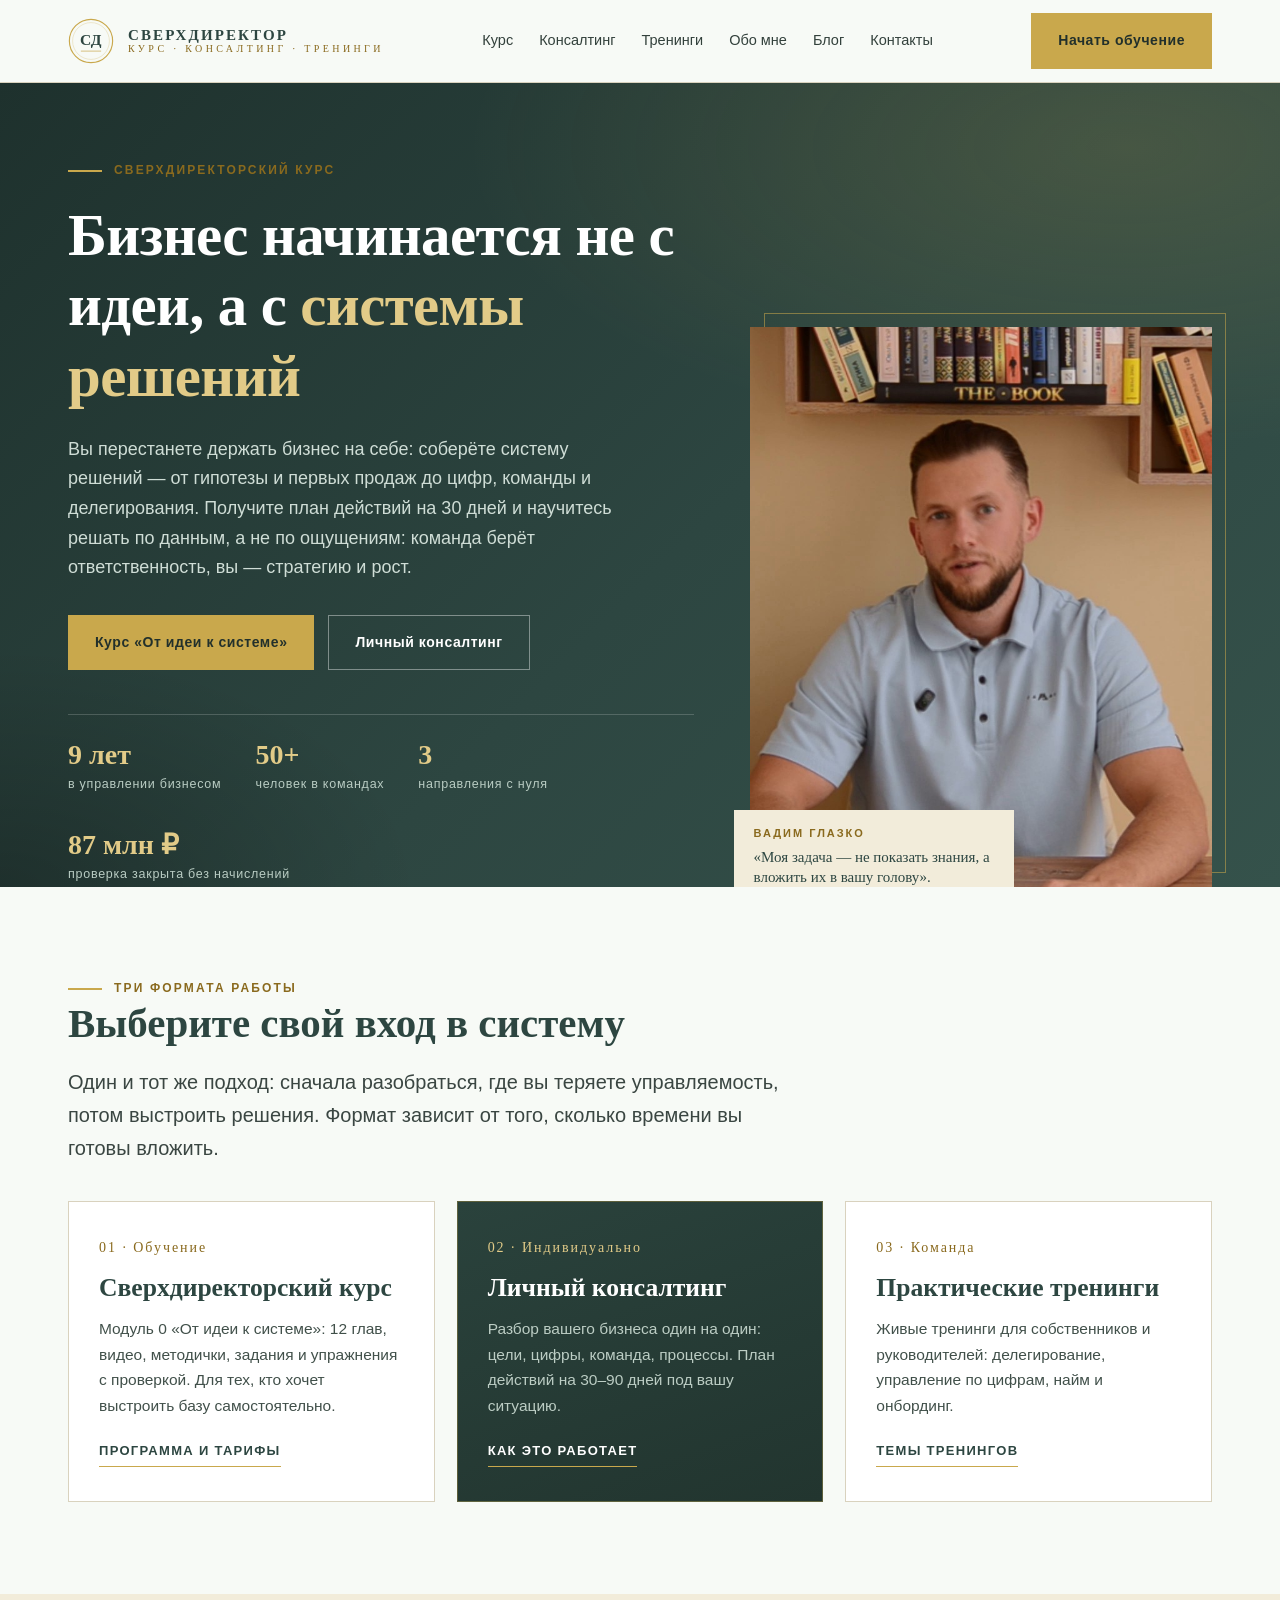
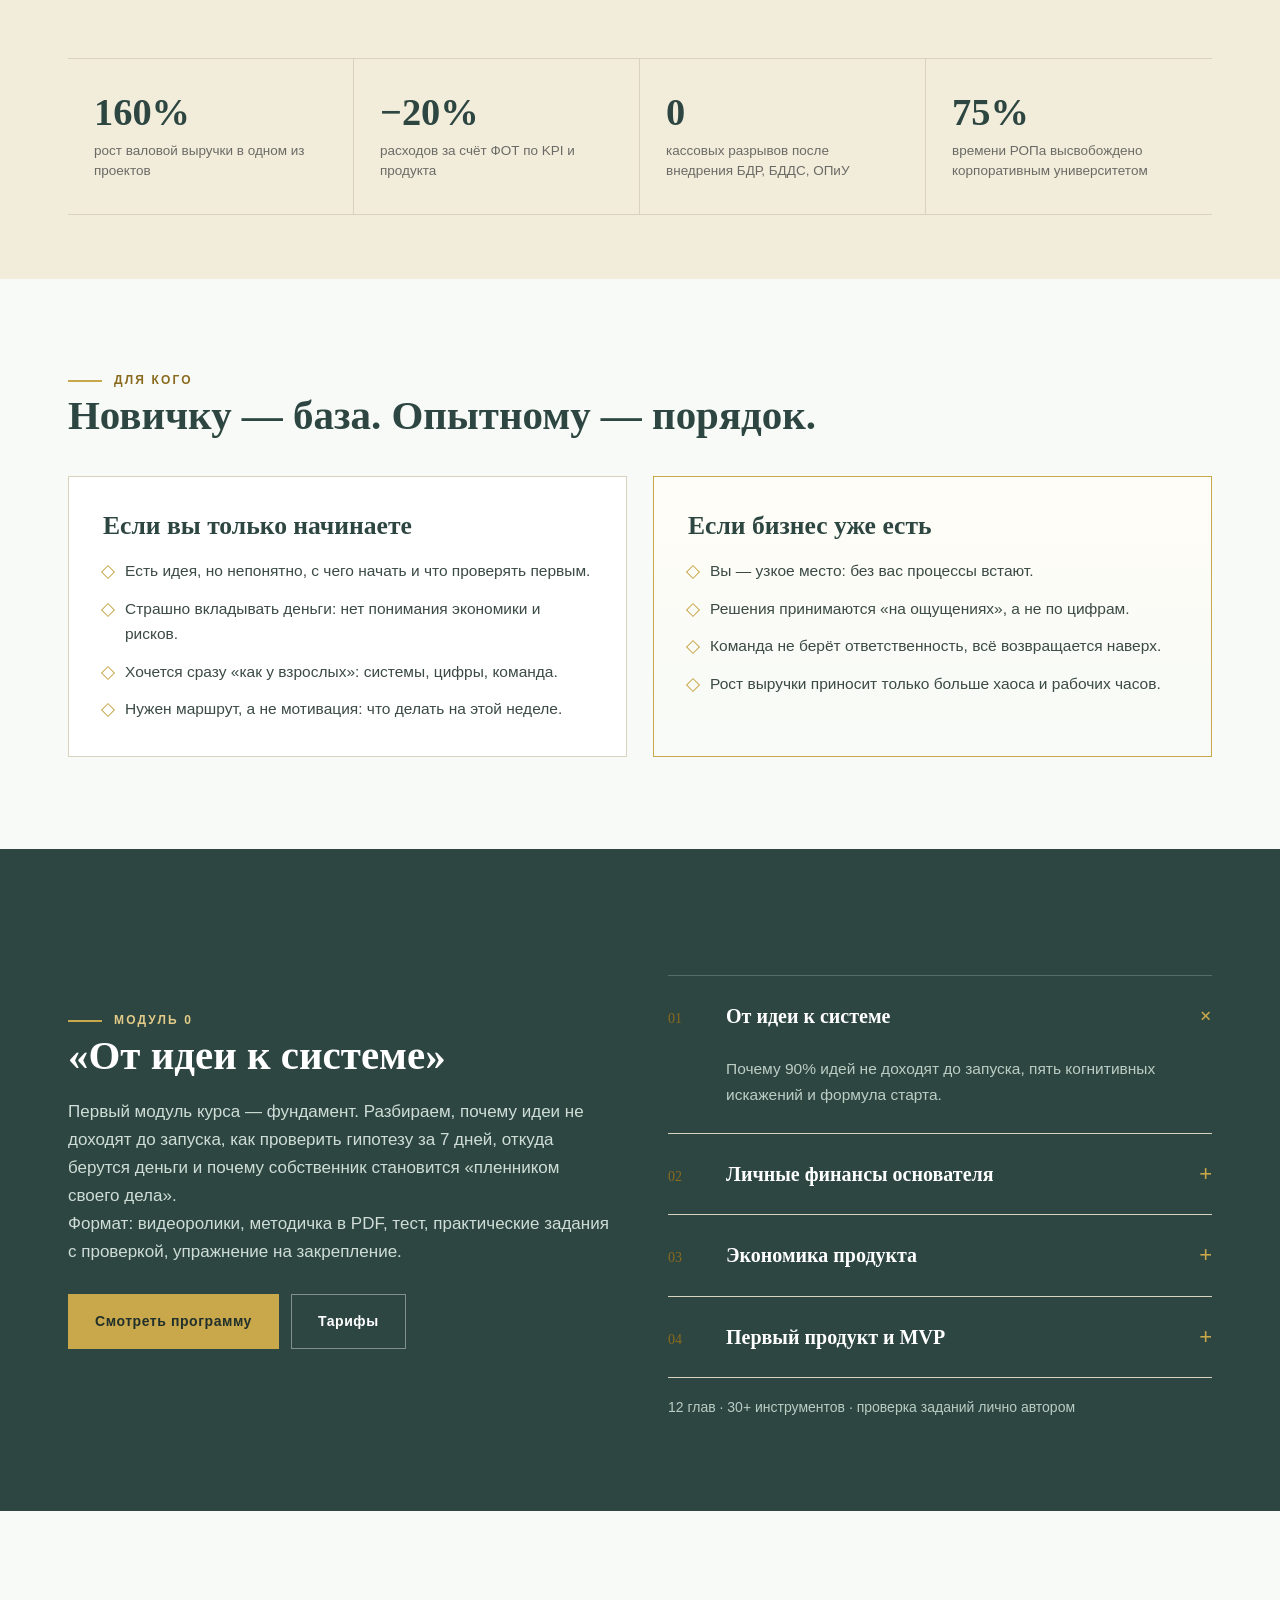
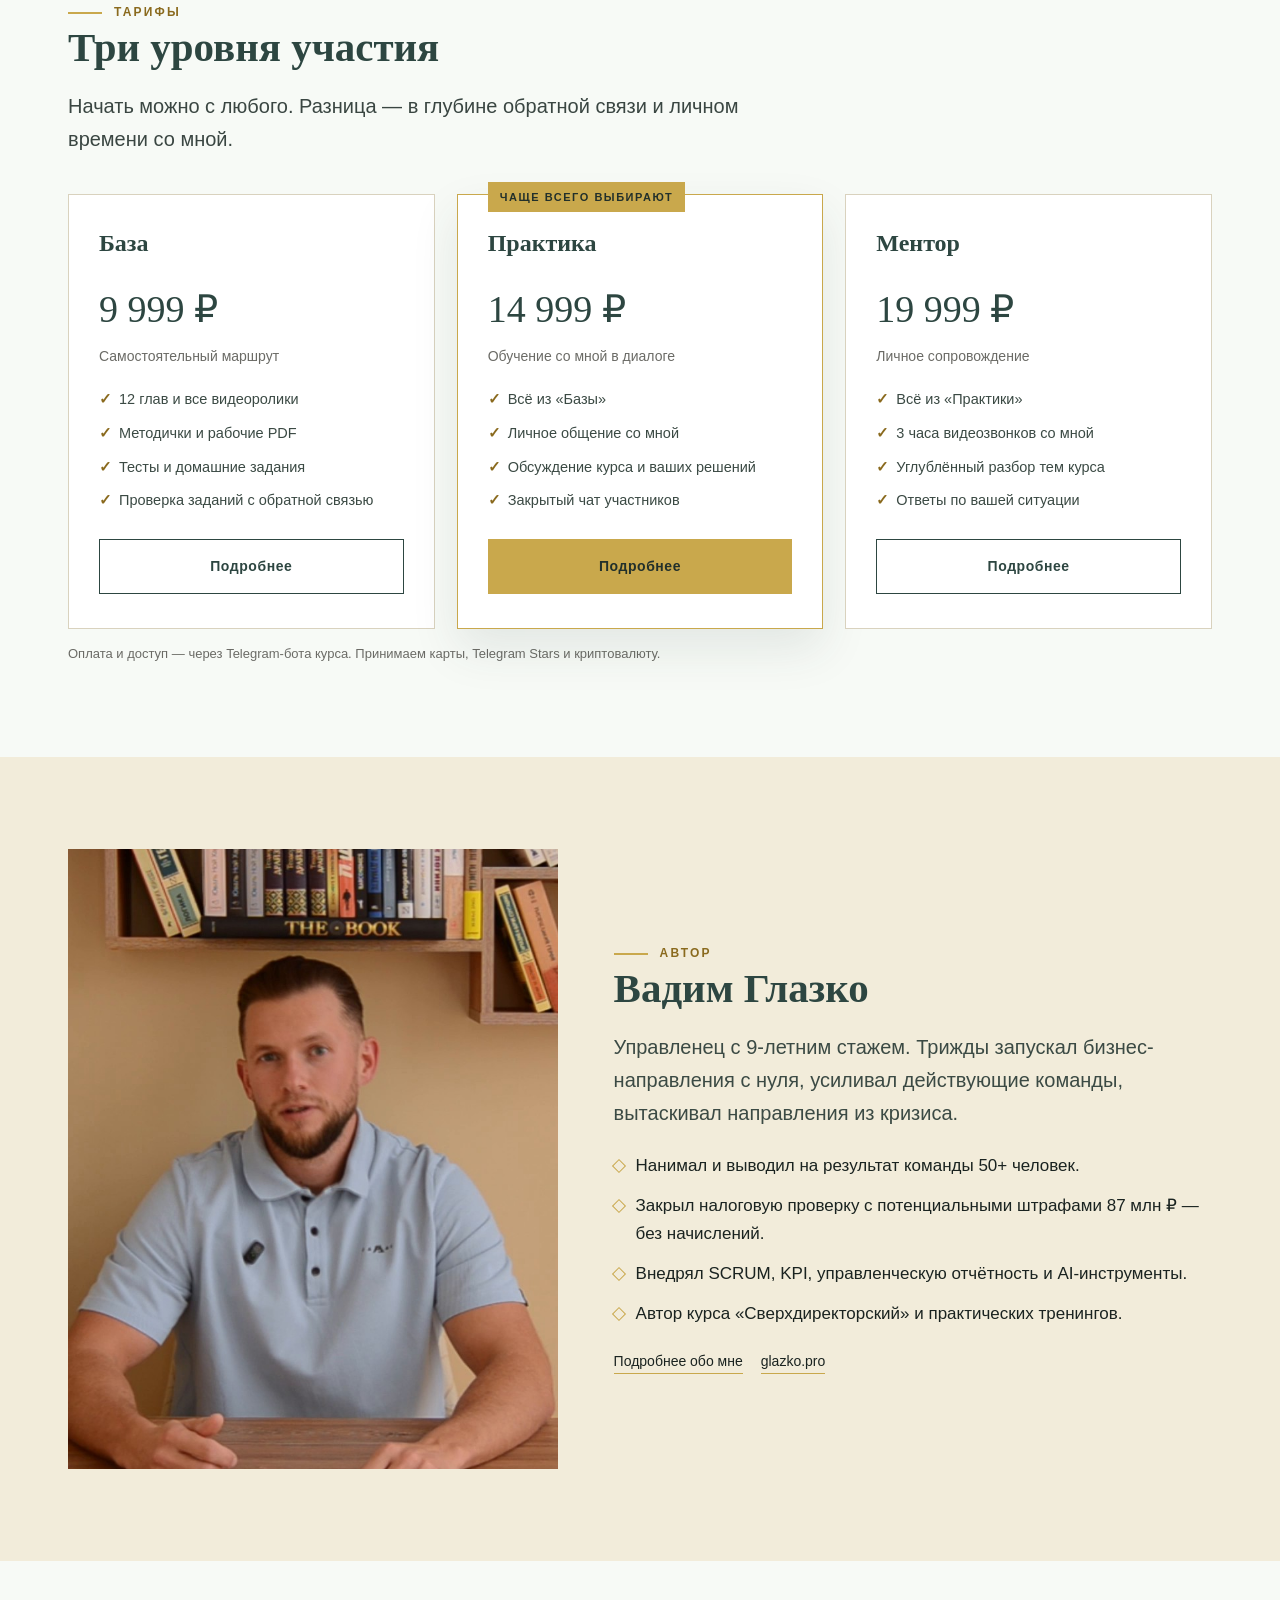
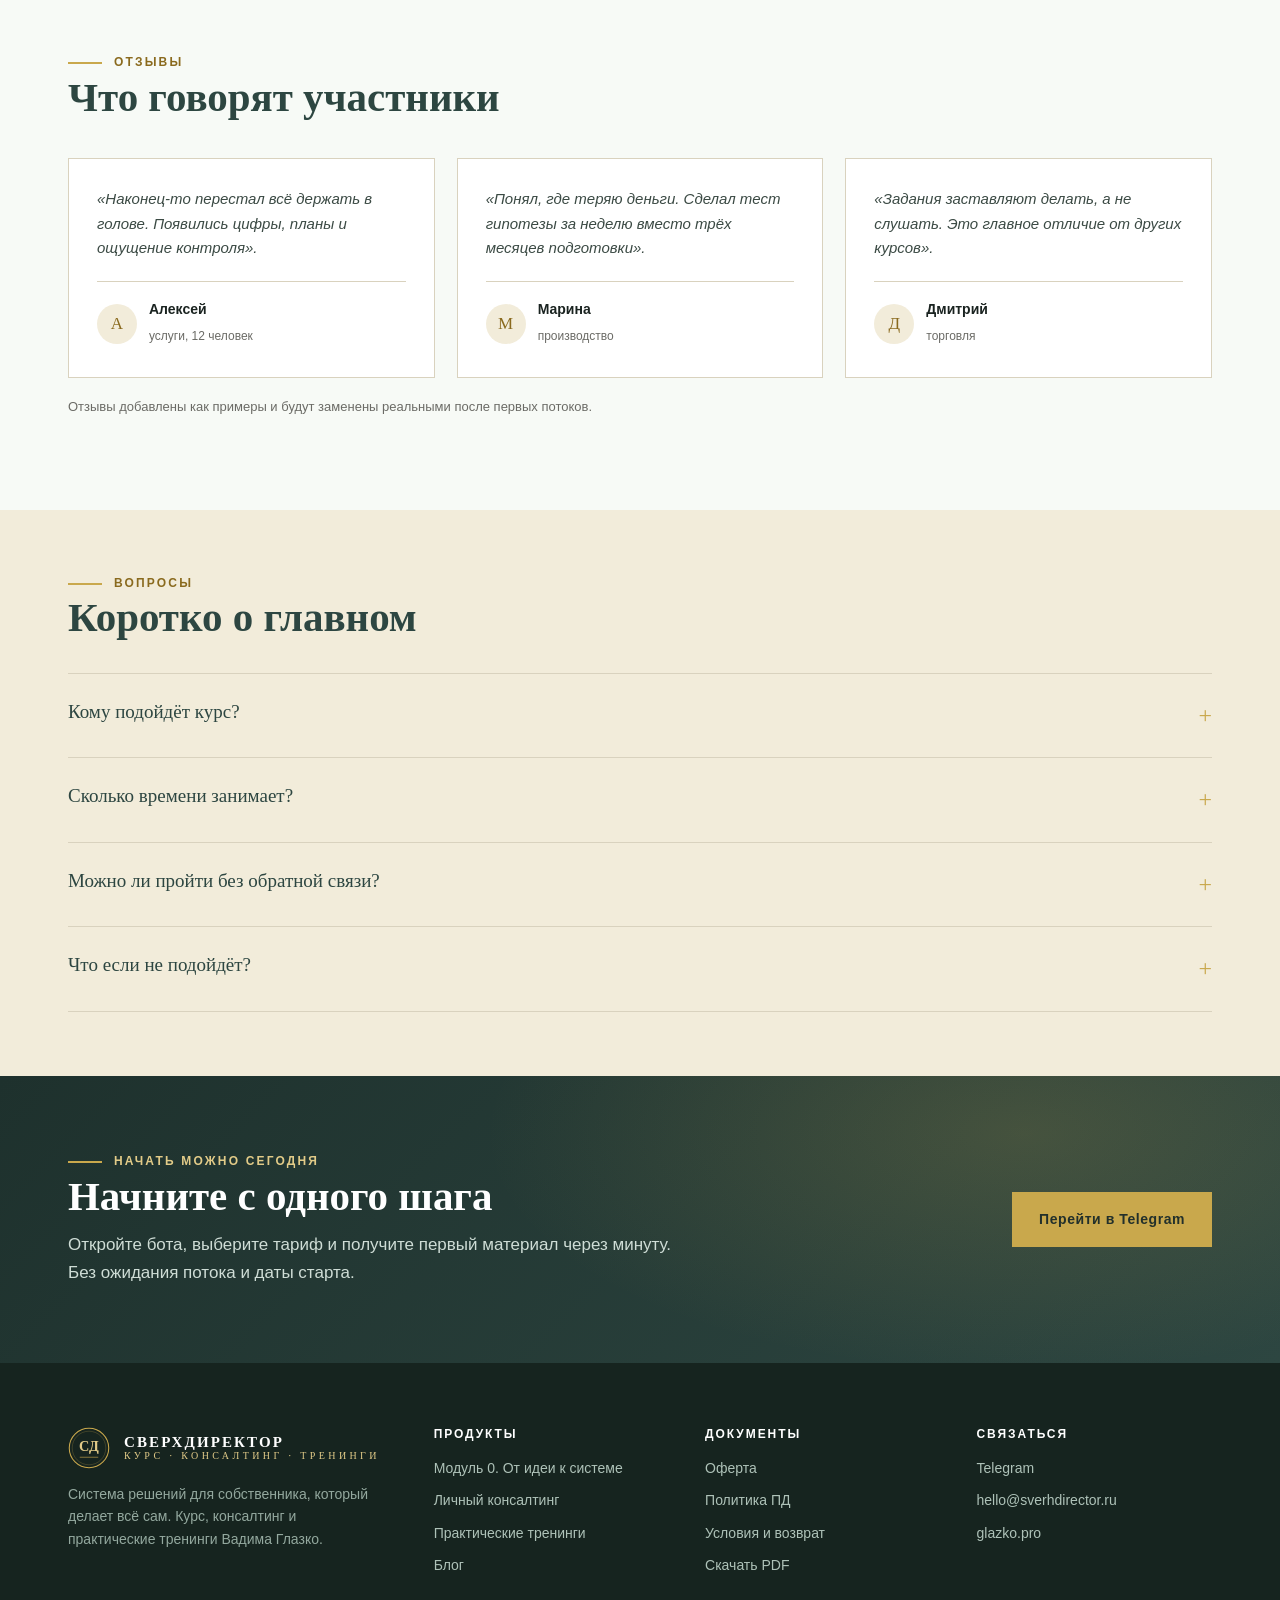
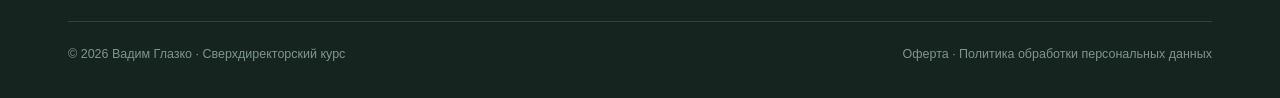
==== index.html @ 47690937 "Сайт sverhdirector.ru: главная, курс, консалтинг, тренинги, блог, документы" ====
<!doctype html>
<html lang="ru">
<head>
<meta charset="utf-8">
<meta name="viewport" content="width=device-width, initial-scale=1">
<title>Сверхдиректорский курс — Вадим Глазко | Курс, консалтинг, тренинги</title>
<meta name="description" content="Курс «От идеи к системе», личный консалтинг и практические тренинги для собственника, который делает всё сам.">
<meta property="og:title" content="Сверхдиректорский курс — Вадим Глазко | Курс, консалтинг, тренинги">
<meta property="og:description" content="Курс «От идеи к системе», личный консалтинг и практические тренинги для собственника, который делает всё сам.">
<meta property="og:type" content="website">
<meta property="og:url" content="https://sverhdirector.ru/index.html">
<meta property="og:image" content="https://sverhdirector.ru/assets/img/author.jpg">
<link rel="icon" href="/assets/img/favicon.svg" type="image/svg+xml">
<link rel="stylesheet" href="/assets/css/style.css">
<!-- Yandex.Metrika: вставить номер счётчика после регистрации
<script type="text/javascript">(function(m,e,t,r,i,k,a){m[i]=m[i]||function(){(m[i].a=m[i].a||[]).push(arguments)};m[i].l=1*new Date();for(var j=0;j<document.scripts.length;j++){if(document.scripts[j].src===r){return;}}k=e.createElement(t),a=e.getElementsByTagName(t)[0],k.async=1,k.src=r,a.parentNode.insertBefore(k,a)})(window,document,"script","https://mc.yandex.ru/metrika/tag.js","ym");ym(0,"init",{clickmap:true,trackLinks:true,accurateTrackBounce:true});</script>
-->
</head>
<body data-page="">
<header class="header">
  <div class="wrap header__in">
    <a class="logo" href="/index.html" aria-label="Сверхдиректорский курс">
      <img class="logo__mark-img" src="/assets/img/emblem.svg" alt="" width="46" height="46">
      <span class="logo__text"><b>СВЕРХДИРЕКТОР</b><span>курс · консалтинг · тренинги</span></span>
    </a>
    <nav class="nav" id="nav">
      <a href="/course.html" data-nav="course">Курс</a>
      <a href="/consulting.html" data-nav="consulting">Консалтинг</a>
      <a href="/trainings.html" data-nav="trainings">Тренинги</a>
      <a href="/about.html" data-nav="about">Обо мне</a>
      <a href="/blog.html" data-nav="blog">Блог</a>
      <a href="/contacts.html" data-nav="contacts">Контакты</a>
    </nav>
    <a class="btn btn--gold" href="https://t.me/sverhdirector" target="_blank" rel="noopener">Начать обучение</a>
    <button class="burger" id="burger" aria-label="Меню"><span></span><span></span><span></span></button>
  </div>
</header>

<section class="hero">
  <div class="wrap hero__in">
    <div>
      <div class="kicker">Сверхдиректорский курс</div>
      <h1>Бизнес начинается не с идеи, а с <em>системы решений</em></h1>
      <p>Вы перестанете держать бизнес на себе: соберёте систему решений — от гипотезы и первых продаж до цифр, команды и делегирования. Получите план действий на 30 дней и научитесь решать по данным, а не по ощущениям: команда берёт ответственность, вы — стратегию и рост.</p>
      <div class="hero__actions">
        <a class="btn btn--gold" href="/course.html">Курс «От идеи к системе»</a>
        <a class="btn btn--light" href="/consulting.html">Личный консалтинг</a>
      </div>
      <div class="hero__facts">
        <div class="hero__fact"><b>9 лет</b><span>в управлении бизнесом</span></div>
        <div class="hero__fact"><b>50+</b><span>человек в командах</span></div>
        <div class="hero__fact"><b>3</b><span>направления с нуля</span></div>
        <div class="hero__fact"><b>87 млн ₽</b><span>проверка закрыта без начислений</span></div>
      </div>
    </div>
    <div class="hero__photo">
      <img src="/assets/img/author.jpg" alt="Вадим Глазко — автор курса">
      <div class="hero__frame"><b>Вадим Глазко</b>«Моя задача — не показать знания, а вложить их в вашу голову».</div>
    </div>
  </div>
</section>

<section>
  <div class="wrap">
    <div class="kicker">Три формата работы</div>
    <h2>Выберите свой вход в систему</h2>
    <p class="lead muted" style="max-width:720px">Один и тот же подход: сначала разобраться, где вы теряете управляемость, потом выстроить решения. Формат зависит от того, сколько времени вы готовы вложить.</p>
    <div class="cards">
      <div class="card">
        <div class="card__num">01 · Обучение</div>
        <h3>Сверхдиректорский курс</h3>
        <p>Модуль 0 «От идеи к системе»: 12 глав, видео, методички, задания и упражнения с проверкой. Для тех, кто хочет выстроить базу самостоятельно.</p>
        <a class="card__link" href="/course.html">Программа и тарифы</a>
      </div>
      <div class="card card--dark">
        <div class="card__num">02 · Индивидуально</div>
        <h3>Личный консалтинг</h3>
        <p>Разбор вашего бизнеса один на один: цели, цифры, команда, процессы. План действий на 30–90 дней под вашу ситуацию.</p>
        <a class="card__link" href="/consulting.html" style="color:#fff">Как это работает</a>
      </div>
      <div class="card">
        <div class="card__num">03 · Команда</div>
        <h3>Практические тренинги</h3>
        <p>Живые тренинги для собственников и руководителей: делегирование, управление по цифрам, найм и онбординг.</p>
        <a class="card__link" href="/trainings.html">Темы тренингов</a>
      </div>
    </div>
  </div>
</section>

<section class="section--cream section--tight">
  <div class="wrap">
    <div class="stats">
      <div class="stat"><b>160%</b><span>рост валовой выручки в одном из проектов</span></div>
      <div class="stat"><b>−20%</b><span>расходов за счёт ФОТ по KPI и продукта</span></div>
      <div class="stat"><b>0</b><span>кассовых разрывов после внедрения БДР, БДДС, ОПиУ</span></div>
      <div class="stat"><b>75%</b><span>времени РОПа высвобождено корпоративным университетом</span></div>
    </div>
  </div>
</section>

<section>
  <div class="wrap">
    <div class="kicker">Для кого</div>
    <h2>Новичку — база. Опытному — порядок.</h2>
    <div class="split">
      <div class="panel">
        <h3>Если вы только начинаете</h3>
        <ul>
          <li>Есть идея, но непонятно, с чего начать и что проверять первым.</li>
          <li>Страшно вкладывать деньги: нет понимания экономики и рисков.</li>
          <li>Хочется сразу «как у взрослых»: системы, цифры, команда.</li>
          <li>Нужен маршрут, а не мотивация: что делать на этой неделе.</li>
        </ul>
      </div>
      <div class="panel panel--accent">
        <h3>Если бизнес уже есть</h3>
        <ul>
          <li>Вы — узкое место: без вас процессы встают.</li>
          <li>Решения принимаются «на ощущениях», а не по цифрам.</li>
          <li>Команда не берёт ответственность, всё возвращается наверх.</li>
          <li>Рост выручки приносит только больше хаоса и рабочих часов.</li>
        </ul>
      </div>
    </div>
  </div>
</section>

<section class="section--green">
  <div class="wrap">
    <div class="grid-2">
      <div>
        <div class="kicker">Модуль 0</div>
        <h2>«От идеи к системе»</h2>
        <p style="color:#CFDDD6">Первый модуль курса — фундамент. Разбираем, почему идеи не доходят до запуска, как проверить гипотезу за 7 дней, откуда берутся деньги и почему собственник становится «пленником своего дела».</p>
        <p style="color:#CFDDD6">Формат: видеоролики, методичка в PDF, тест, практические задания с проверкой, упражнение на закрепление.</p>
        <div style="margin-top:28px;display:flex;gap:12px;flex-wrap:wrap">
          <a class="btn btn--gold" href="/course.html">Смотреть программу</a>
          <a class="btn btn--light" href="/course.html#tariffs">Тарифы</a>
        </div>
      </div>
      <div>
        <div class="program" style="border-color:rgba(255,255,255,.2)">
          <details open><summary><span class="num">01</span><h3 style="color:#fff">От идеи к системе</h3><span class="plus">+</span></summary><div class="body" style="color:#BCCDC4">Почему 90% идей не доходят до запуска, пять когнитивных искажений и формула старта.</div></details>
          <details><summary><span class="num">02</span><h3 style="color:#fff">Личные финансы основателя</h3><span class="plus">+</span></summary><div class="body" style="color:#BCCDC4">Где заканчиваются деньги бизнеса и начинаются ваши.</div></details>
          <details><summary><span class="num">03</span><h3 style="color:#fff">Экономика продукта</h3><span class="plus">+</span></summary><div class="body" style="color:#BCCDC4">Юнит-экономика, маржа, точка безубыточности на пальцах.</div></details>
          <details><summary><span class="num">04</span><h3 style="color:#fff">Первый продукт и MVP</h3><span class="plus">+</span></summary><div class="body" style="color:#BCCDC4">Как проверить спрос за неделю и не потратить миллион.</div></details>
        </div>
        <p style="margin-top:18px;font-size:14px;color:#B9CCC3">12 глав · 30+ инструментов · проверка заданий лично автором</p>
      </div>
    </div>
  </div>
</section>

<section>
  <div class="wrap">
    <div class="kicker">Тарифы</div>
    <h2>Три уровня участия</h2>
    <p class="lead muted" style="max-width:720px">Начать можно с любого. Разница — в глубине обратной связи и личном времени со мной.</p>
    <div class="tariffs">
      <div class="tariff">
        <h3>База</h3>
        <div class="tariff__price">9 999 ₽</div>
        <div class="muted" style="font-size:14px">Самостоятельный маршрут</div>
        <ul>
          <li>12 глав и все видеоролики</li>
          <li>Методички и рабочие PDF</li>
          <li>Тесты и домашние задания</li>
          <li>Проверка заданий с обратной связью</li>
        </ul>
        <a class="btn btn--ghost" href="/course.html#tariffs">Подробнее</a>
      </div>
      <div class="tariff tariff--featured">
        <div class="tariff__tag">Чаще всего выбирают</div>
        <h3>Практика</h3>
        <div class="tariff__price">14 999 ₽</div>
        <div class="muted" style="font-size:14px">Обучение со мной в диалоге</div>
        <ul>
          <li>Всё из «Базы»</li>
          <li>Личное общение со мной</li>
          <li>Обсуждение курса и ваших решений</li>
          <li>Закрытый чат участников</li>
        </ul>
        <a class="btn btn--gold" href="/course.html#tariffs">Подробнее</a>
      </div>
      <div class="tariff">
        <h3>Ментор</h3>
        <div class="tariff__price">19 999 ₽</div>
        <div class="muted" style="font-size:14px">Личное сопровождение</div>
        <ul>
          <li>Всё из «Практики»</li>
          <li>3 часа видеозвонков со мной</li>
          <li>Углублённый разбор тем курса</li>
          <li>Ответы по вашей ситуации</li>
        </ul>
        <a class="btn btn--ghost" href="/course.html#tariffs">Подробнее</a>
      </div>
    </div>
    <p class="note">Оплата и доступ — через Telegram-бота курса. Принимаем карты, Telegram Stars и криптовалюту.</p>
  </div>
</section>

<section class="section--cream">
  <div class="wrap author">
    <div class="author__photo"><img src="/assets/img/author.jpg" alt="Вадим Глазко"></div>
    <div>
      <div class="kicker">Автор</div>
      <h2>Вадим Глазко</h2>
      <p class="lead" style="color:#3B4A44">Управленец с 9-летним стажем. Трижды запускал бизнес-направления с нуля, усиливал действующие команды, вытаскивал направления из кризиса.</p>
      <ul>
        <li>Нанимал и выводил на результат команды 50+ человек.</li>
        <li>Закрыл налоговую проверку с потенциальными штрафами 87 млн ₽ — без начислений.</li>
        <li>Внедрял SCRUM, KPI, управленческую отчётность и AI-инструменты.</li>
        <li>Автор курса «Сверхдиректорский» и практических тренингов.</li>
      </ul>
      <div class="author__links">
        <a href="/about.html">Подробнее обо мне</a>
        <a href="https://glazko.pro" target="_blank" rel="noopener">glazko.pro</a>
      </div>
    </div>
  </div>
</section>

<section>
  <div class="wrap">
    <div class="kicker">Отзывы</div>
    <h2>Что говорят участники</h2>
    <div class="reviews">
      <div class="review"><p>«Наконец-то перестал всё держать в голове. Появились цифры, планы и ощущение контроля».</p><div class="review__who"><div class="review__ava">А</div><div><b>Алексей</b><span>услуги, 12 человек</span></div></div></div>
      <div class="review"><p>«Понял, где теряю деньги. Сделал тест гипотезы за неделю вместо трёх месяцев подготовки».</p><div class="review__who"><div class="review__ava">М</div><div><b>Марина</b><span>производство</span></div></div></div>
      <div class="review"><p>«Задания заставляют делать, а не слушать. Это главное отличие от других курсов».</p><div class="review__who"><div class="review__ava">Д</div><div><b>Дмитрий</b><span>торговля</span></div></div></div>
    </div>
    <p class="reviews__note">Отзывы добавлены как примеры и будут заменены реальными после первых потоков.</p>
  </div>
</section>

<section class="section--cream section--tight">
  <div class="wrap">
    <div class="kicker">Вопросы</div>
    <h2>Коротко о главном</h2>
    <div class="faq">
      <details><summary>Кому подойдёт курс?</summary><div class="body">И новичкам, и собственникам с опытом: первым — база и маршрут, вторым — порядок в решениях, цифрах и команде.</div></details>
      <details><summary>Сколько времени занимает?</summary><div class="body">Глава — 40–60 минут видео и текста, задания — от 15 минут. Упражнения рассчитаны на дни и недели, их можно совмещать с работой.</div></details>
      <details><summary>Можно ли пройти без обратной связи?</summary><div class="body">Можно, но проверка заданий входит во все тарифы — это часть методики: без внешней обратной связи сложно увидеть слепые зоны.</div></details>
      <details><summary>Что если не подойдёт?</summary><div class="body">Порядок возврата описан в оферте. До выдачи доступа к материалам возврат возможен, после — услуга считается оказанной.</div></details>
    </div>
  </div>
</section>

<section class="cta">
  <div class="wrap cta__in">
    <div>
      <div class="kicker" style="color:var(--gold-light)">Начать можно сегодня</div>
      <h2>Начните с одного шага</h2>
      <p>Откройте бота, выберите тариф и получите первый материал через минуту. Без ожидания потока и даты старта.</p>
    </div>
    <a class="btn btn--gold" href="https://t.me/sverhdirector" target="_blank" rel="noopener">Перейти в Telegram</a>
  </div>
</section>
<footer class="footer">
  <div class="wrap">
    <div class="footer__grid">
      <div class="footer__brand">
        <a class="logo" href="/index.html" style="margin-bottom:6px">
          <img src="/assets/img/emblem-light.svg" alt="" width="42" height="42">
          <span class="logo__text"><b style="color:#fff">СВЕРХДИРЕКТОР</b><span style="color:var(--gold-light)">курс · консалтинг · тренинги</span></span>
        </a>
        <p>Система решений для собственника, который делает всё сам. Курс, консалтинг и практические тренинги Вадима Глазко.</p>
      </div>
      <div>
        <h4>Продукты</h4>
        <ul>
          <li><a href="/course.html">Модуль 0. От идеи к системе</a></li>
          <li><a href="/consulting.html">Личный консалтинг</a></li>
          <li><a href="/trainings.html">Практические тренинги</a></li>
          <li><a href="/blog.html">Блог</a></li>
        </ul>
      </div>
      <div>
        <h4>Документы</h4>
        <ul>
          <li><a href="/docs/offer.html">Оферта</a></li>
          <li><a href="/docs/privacy.html">Политика ПД</a></li>
          <li><a href="/docs/refund.html">Условия и возврат</a></li>
          <li><a href="/assets/docs/legal.pdf">Скачать PDF</a></li>
        </ul>
      </div>
      <div>
        <h4>Связаться</h4>
        <ul>
          <li><a href="https://t.me/sverhdirector" target="_blank" rel="noopener">Telegram</a></li>
          <li><a href="mailto:hello@sverhdirector.ru">hello@sverhdirector.ru</a></li>
          <li><a href="https://glazko.pro" target="_blank" rel="noopener">glazko.pro</a></li>
        </ul>
      </div>
    </div>
    <div class="footer__bottom">
      <span>© 2026 Вадим Глазко · Сверхдиректорский курс</span>
      <span>Оферта · Политика обработки персональных данных</span>
    </div>
  </div>
</footer>
<script src="/assets/js/main.js"></script>
</body>
</html>
---- assets/css/style.css ----
:root{
  --green:#2D4641; --green-dark:#1E312D; --green-deep:#16241F;
  --gold:#C9A84C; --gold-light:#E2CB88; --gold-dark:#8A6A1E;
  --cream:#F2ECDA; --paper:#F7FAF6; --line:#D9D2BE; --muted:#6B6B66;
  --ink:#1A2320; --white:#fff;
  --serif:Georgia,'Times New Roman',serif;
  --sans:Arial,Helvetica,sans-serif;
  --wrap:1200px;
}
*{box-sizing:border-box;margin:0;padding:0}
html{scroll-behavior:smooth}
body{font-family:var(--sans);font-size:17px;line-height:1.65;color:var(--ink);background:var(--paper);-webkit-font-smoothing:antialiased}
img{max-width:100%;display:block}
a{color:inherit;text-decoration:none}
.wrap{max-width:var(--wrap);margin:0 auto;padding:0 28px}
.serif{font-family:var(--serif)}
.kicker{font-size:12px;letter-spacing:.18em;text-transform:uppercase;color:var(--gold-dark);font-weight:700;display:flex;align-items:center;gap:12px}
.kicker::before{content:'';width:34px;height:2px;background:var(--gold)}
h1,h2,h3,h4{font-family:var(--serif);font-weight:700;line-height:1.2;color:var(--green)}
h1{font-size:clamp(34px,4.6vw,60px);letter-spacing:-.01em}
h2{font-size:clamp(28px,3.2vw,42px);margin-bottom:18px}
h3{font-size:clamp(20px,2vw,26px)}
p.lead{font-size:clamp(17px,1.6vw,20px);color:#3A4642}
section{padding:92px 0}
.section--tight{padding:64px 0}
.section--cream{background:var(--cream)}
.section--green{background:var(--green);color:#E7EFEA}
.section--green h2,.section--green h3{color:#fff}
.section--green .kicker{color:var(--gold-light)}
.section--dark{background:var(--green-deep);color:#D9E4DE}
.muted{color:var(--muted)}
.center{text-align:center}
.center .kicker{justify-content:center}
.center .kicker::before{display:none}

/* header */
.header{position:sticky;top:0;z-index:100;background:rgba(247,250,246,.92);backdrop-filter:blur(12px);border-bottom:1px solid var(--line)}
.header__in{display:flex;align-items:center;justify-content:space-between;height:82px}
.logo{display:flex;align-items:center;gap:14px}
.logo__mark{width:44px;height:44px;border:1px solid var(--gold);border-radius:50%;display:grid;place-items:center;font-family:var(--serif);font-weight:700;color:var(--green);font-size:17px;letter-spacing:.02em;position:relative}
.logo__mark::after{content:'';position:absolute;inset:4px;border:1px solid rgba(201,168,76,.45);border-radius:50%}
.logo__text{font-family:var(--serif);line-height:1.05}
.logo__text b{display:block;font-size:15px;letter-spacing:.14em;color:var(--green)}
.logo__text span{display:block;font-size:10px;letter-spacing:.34em;color:var(--gold-dark);text-transform:uppercase}
.nav{display:flex;align-items:center;gap:26px}
.nav a{font-size:14.5px;color:#33413C;padding:6px 0;border-bottom:1px solid transparent;transition:.2s}
.nav a:hover,.nav a.is-active{color:var(--green);border-color:var(--gold)}
.btn{display:inline-flex;align-items:center;justify-content:center;gap:10px;padding:15px 26px;font-size:14px;font-weight:700;letter-spacing:.04em;border:1px solid transparent;cursor:pointer;transition:.22s;white-space:nowrap}
.btn--gold{background:var(--gold);color:#22302B}
.btn--gold:hover{background:var(--gold-light)}
.btn--green{background:var(--green);color:#fff}
.btn--green:hover{background:var(--green-dark)}
.btn--ghost{border-color:var(--green);color:var(--green);background:transparent}
.btn--ghost:hover{background:var(--green);color:#fff}
.btn--light{border-color:rgba(255,255,255,.4);color:#fff}
.btn--light:hover{background:#fff;color:var(--green)}
.burger{display:none;background:none;border:0;cursor:pointer;padding:8px}
.burger span{display:block;width:26px;height:2px;background:var(--green);margin:5px 0;transition:.2s}

/* hero */
.hero{position:relative;overflow:hidden;background:linear-gradient(135deg,var(--green-dark),var(--green) 55%,#35524B);color:#EAF1ED;padding:78px 0 0}
.hero::before{content:'';position:absolute;inset:0;background:
  radial-gradient(1100px 500px at 88% 8%,rgba(201,168,76,.16),transparent 60%),
  radial-gradient(700px 400px at 0% 100%,rgba(0,0,0,.25),transparent 60%)}
.hero__in{position:relative;display:grid;grid-template-columns:1.15fr .85fr;gap:56px;align-items:end}
.hero h1{color:#fff;margin:20px 0 22px}
.hero h1 em{font-style:normal;color:var(--gold-light)}
.hero p{color:#CFDDD6;max-width:560px;font-size:18px}
.hero__actions{display:flex;gap:14px;margin-top:32px;flex-wrap:wrap}
.hero__facts{display:flex;gap:34px;margin-top:44px;padding-top:26px;border-top:1px solid rgba(255,255,255,.18);flex-wrap:wrap}
.hero__fact b{display:block;font-family:var(--serif);font-size:28px;color:var(--gold-light);line-height:1}
.hero__fact span{font-size:12.5px;letter-spacing:.06em;color:#B9CCC3}
.hero__photo{position:relative;align-self:end}
.hero__photo img{width:100%;max-height:560px;object-fit:cover;object-position:50% 28%;filter:saturate(.95)}
.hero__photo::before{content:'';position:absolute;inset:-14px -14px 14px 14px;border:1px solid rgba(201,168,76,.55);pointer-events:none}
.hero__frame{position:absolute;left:-16px;bottom:-16px;background:var(--cream);color:var(--green);padding:16px 20px;font-family:var(--serif);font-size:15px;line-height:1.35;max-width:280px}
.hero__frame b{color:var(--gold-dark);display:block;font-size:11px;letter-spacing:.18em;text-transform:uppercase;margin-bottom:6px;font-family:var(--sans)}

/* grids/cards */
.grid-3{display:grid;grid-template-columns:repeat(3,1fr);gap:22px}
.grid-2{display:grid;grid-template-columns:1fr 1fr;gap:56px;align-items:center}
.cards{display:grid;grid-template-columns:repeat(3,1fr);gap:22px;margin-top:36px}
.card{background:#fff;border:1px solid var(--line);padding:34px 30px;position:relative;transition:.25s;display:flex;flex-direction:column}
.card:hover{transform:translateY(-4px);box-shadow:0 18px 40px rgba(45,70,65,.08);border-color:var(--gold)}
.card__num{font-family:var(--serif);font-size:14px;letter-spacing:.14em;color:var(--gold-dark);margin-bottom:14px}
.card h3{margin-bottom:12px}
.card p{color:#41504A;font-size:15.5px;flex:1}
.card__link{margin-top:22px;font-size:13px;font-weight:700;letter-spacing:.1em;text-transform:uppercase;color:var(--green);border-bottom:1px solid var(--gold);align-self:flex-start;padding-bottom:4px}
.card--dark{background:linear-gradient(160deg,#2A423C,#22352F);border-color:rgba(201,168,76,.35);color:#DCE7E1}
.card--dark h3{color:#fff}
.card--dark p{color:#BCCDC4}
.card--dark .card__num{color:var(--gold-light)}

/* for whom */
.split{display:grid;grid-template-columns:1fr 1fr;gap:26px;margin-top:36px}
.panel{border:1px solid var(--line);background:#fff;padding:34px}
.panel--accent{border-color:var(--gold);background:linear-gradient(180deg,#FFFDF7,#F7FAF6)}
.panel h3{margin-bottom:16px}
.panel ul{list-style:none;display:grid;gap:12px}
.panel li{position:relative;padding-left:22px;font-size:15.5px;color:#3B4A44}
.panel li::before{content:'';position:absolute;left:0;top:9px;width:8px;height:8px;border:1px solid var(--gold);transform:rotate(45deg)}

/* stats */
.stats{display:grid;grid-template-columns:repeat(4,1fr);gap:0;border-top:1px solid var(--line);border-bottom:1px solid var(--line)}
.stat{padding:34px 26px;border-right:1px solid var(--line)}
.stat:last-child{border-right:0}
.stat b{display:block;font-family:var(--serif);font-size:clamp(30px,3vw,42px);color:var(--green);line-height:1}
.stat span{display:block;margin-top:10px;font-size:13.5px;color:var(--muted);line-height:1.45}
.section--green .stats{border-color:rgba(255,255,255,.18)}
.section--green .stat{border-color:rgba(255,255,255,.18)}
.section--green .stat b{color:var(--gold-light)}
.section--green .stat span{color:#B9CCC3}

/* program */
.program{margin-top:34px;border-top:1px solid var(--line)}
.program details{border-bottom:1px solid var(--line);padding:0}
.program summary{cursor:pointer;list-style:none;display:flex;gap:20px;align-items:baseline;padding:22px 0;transition:.2s}
.program summary::-webkit-details-marker{display:none}
.program summary:hover h3{color:var(--gold-dark)}
.program .num{font-family:var(--serif);font-size:14px;color:var(--gold-dark);min-width:38px}
.program summary h3{font-size:20px;flex:1}
.program summary .plus{font-size:22px;color:var(--gold);transition:.25s}
.program details[open] summary .plus{transform:rotate(45deg)}
.program .body{padding:0 0 26px 58px;color:#41504A;font-size:15.5px;max-width:860px}
.program .body p+p{margin-top:10px}

/* tariffs */
.tariffs{display:grid;grid-template-columns:repeat(3,1fr);gap:22px;margin-top:38px;align-items:stretch}
.tariff{background:#fff;border:1px solid var(--line);padding:34px 30px;display:flex;flex-direction:column;position:relative}
.tariff--featured{border-color:var(--gold);box-shadow:0 20px 44px rgba(45,70,65,.10);transform:translateY(-8px)}
.tariff__tag{position:absolute;top:-13px;left:30px;background:var(--gold);color:#22302B;font-size:11px;letter-spacing:.14em;text-transform:uppercase;font-weight:700;padding:6px 12px}
.tariff h3{font-size:24px;margin-bottom:6px}
.tariff__price{font-family:var(--serif);font-size:38px;color:var(--green);margin:14px 0 4px}
.tariff__price small{font-size:14px;color:var(--muted);font-family:var(--sans)}
.tariff ul{list-style:none;display:grid;gap:10px;margin:20px 0 26px;flex:1}
.tariff li{position:relative;padding-left:20px;font-size:14.5px;color:#3B4A44}
.tariff li::before{content:'✓';position:absolute;left:0;color:var(--gold-dark);font-weight:700}
.tariff .btn{width:100%}
.tariff__note{margin-top:12px;font-size:12.5px;color:var(--muted);text-align:center}

/* reviews */
.reviews{display:grid;grid-template-columns:repeat(3,1fr);gap:22px;margin-top:36px}
.review{background:#fff;border:1px solid var(--line);padding:28px}
.review p{font-size:15px;color:#3B4A44;font-style:italic}
.review__who{display:flex;align-items:center;gap:12px;margin-top:20px;padding-top:16px;border-top:1px solid var(--line)}
.review__ava{width:40px;height:40px;border-radius:50%;background:var(--cream);display:grid;place-items:center;font-family:var(--serif);color:var(--gold-dark)}
.review__who b{font-size:14px;display:block}
.review__who span{font-size:12px;color:var(--muted)}
.reviews__note{margin-top:18px;font-size:13px;color:var(--muted)}

/* author */
.author{display:grid;grid-template-columns:.9fr 1.1fr;gap:56px;align-items:center}
.author__photo{position:relative}
.author__photo img{width:100%;max-height:620px;object-fit:cover;object-position:50% 20%}
.author__photo::after{content:'';position:absolute;inset:16px -16px -16px 16px;border:1px solid var(--gold);z-index:-1}
.author ul{list-style:none;display:grid;gap:12px;margin:22px 0}
.author li{position:relative;padding-left:22px}
.author li::before{content:'';position:absolute;left:0;top:9px;width:8px;height:8px;border:1px solid var(--gold);transform:rotate(45deg)}
.author__links{display:flex;gap:18px;margin-top:22px;font-size:14px}
.author__links a{border-bottom:1px solid var(--gold)}

/* faq */
.faq{margin-top:30px;border-top:1px solid var(--line)}
.faq details{border-bottom:1px solid var(--line)}
.faq summary{cursor:pointer;list-style:none;padding:22px 0;font-family:var(--serif);font-size:19px;color:var(--green);display:flex;justify-content:space-between;gap:20px}
.faq summary::-webkit-details-marker{display:none}
.faq summary::after{content:'+';color:var(--gold);font-size:24px}
.faq details[open] summary::after{content:'–'}
.faq .body{padding:0 0 22px;color:#41504A;font-size:15.5px;max-width:860px}

/* cta */
.cta{background:linear-gradient(135deg,var(--green-dark),var(--green));color:#fff;padding:76px 0;position:relative;overflow:hidden}
.cta::before{content:'';position:absolute;inset:0;background:radial-gradient(900px 400px at 80% 20%,rgba(201,168,76,.18),transparent 60%)}
.cta__in{position:relative;display:flex;justify-content:space-between;align-items:center;gap:40px;flex-wrap:wrap}
.cta h2{color:#fff;margin-bottom:10px}
.cta p{color:#CFDDD6;max-width:620px}
.cta .btn{flex-shrink:0}

/* footer */
.footer{background:var(--green-deep);color:#AEC2B8;padding:64px 0 34px;font-size:14px}
.footer__grid{display:grid;grid-template-columns:1.4fr 1fr 1fr 1fr;gap:36px}
.footer h4{color:#fff;font-family:var(--sans);font-size:12px;letter-spacing:.16em;text-transform:uppercase;margin-bottom:16px}
.footer ul{list-style:none;display:grid;gap:9px}
.footer a:hover{color:var(--gold-light)}
.footer__brand p{margin-top:14px;max-width:300px;line-height:1.6;color:#93A89E}
.footer__bottom{margin-top:44px;padding-top:22px;border-top:1px solid rgba(255,255,255,.12);display:flex;justify-content:space-between;gap:20px;flex-wrap:wrap;font-size:12.5px;color:#7F958B}

/* legal */
.legal{padding:70px 0}
.legal h1{font-size:clamp(28px,3vw,40px);margin-bottom:26px}
.legal h2{font-size:23px;margin:34px 0 12px}
.legal p,.legal li{font-size:15.5px;color:#333F3A;margin-bottom:10px}
.legal ol,.legal ul{padding-left:22px;margin-bottom:14px}
.breadcrumbs{font-size:13px;color:var(--muted);margin-bottom:18px}
.breadcrumbs a{border-bottom:1px dotted var(--line)}
.doc-links{display:flex;gap:10px;flex-wrap:wrap;margin:18px 0 6px}
.doc-links .btn{padding:11px 18px;font-size:12.5px}

/* blog */
.posts{display:grid;grid-template-columns:repeat(3,1fr);gap:22px;margin-top:36px}
.post{background:#fff;border:1px solid var(--line);display:flex;flex-direction:column;transition:.25s}
.post:hover{transform:translateY(-4px);box-shadow:0 18px 40px rgba(45,70,65,.08);border-color:var(--gold)}
.post__top{padding:26px 26px 0;font-size:12px;letter-spacing:.12em;text-transform:uppercase;color:var(--gold-dark)}
.post__body{padding:14px 26px 26px;display:flex;flex-direction:column;flex:1}
.post h3{font-size:21px;margin-bottom:10px}
.post p{font-size:14.5px;color:#41504A;flex:1}
.post__more{margin-top:18px;font-size:12.5px;font-weight:700;letter-spacing:.1em;text-transform:uppercase;color:var(--green)}
.article{max-width:820px;margin:0 auto}
.article h1{margin-bottom:18px}
.article h2{margin:34px 0 12px;font-size:26px}
.article p{margin-bottom:14px;font-size:16.5px;color:#333F3A}
.article blockquote{border-left:2px solid var(--gold);padding:6px 0 6px 22px;margin:24px 0;font-family:var(--serif);font-size:19px;color:var(--green)}
.article ul{margin:0 0 16px 22px}
.article li{margin-bottom:8px;color:#333F3A}

/* misc */
.reveal{transform:translateY(14px);transition:transform .6s ease}
.reveal.is-in{transform:none}
.note{font-size:13px;color:var(--muted);margin-top:14px}
.tag{display:inline-block;font-size:11.5px;letter-spacing:.12em;text-transform:uppercase;color:var(--gold-dark);border:1px solid var(--line);padding:5px 10px;margin-right:8px}

/* responsive */
@media(max-width:1020px){
  .hero__in{grid-template-columns:1fr;gap:40px}
  .hero__photo{max-width:520px}
  .grid-3,.cards,.tariffs,.reviews,.posts{grid-template-columns:1fr 1fr}
  .author,.grid-2,.split{grid-template-columns:1fr;gap:36px}
  .stats{grid-template-columns:1fr 1fr}
  .stat:nth-child(2){border-right:0}
  .footer__grid{grid-template-columns:1fr 1fr}
}
@media(max-width:760px){
  body{font-size:16px}
  section{padding:64px 0}
  .nav{position:fixed;inset:82px 0 auto 0;background:var(--paper);flex-direction:column;align-items:flex-start;padding:24px 28px;gap:18px;border-bottom:1px solid var(--line);display:none}
  .nav.is-open{display:flex}
  .burger{display:block}
  .header__in .btn{display:none}
  .grid-3,.cards,.tariffs,.reviews,.posts,.stats{grid-template-columns:1fr}
  .stat{border-right:0;border-bottom:1px solid var(--line)}
  .hero__frame{position:static;margin-top:14px}
  .program .body{padding-left:0}
  .cta__in{flex-direction:column;align-items:flex-start}
}
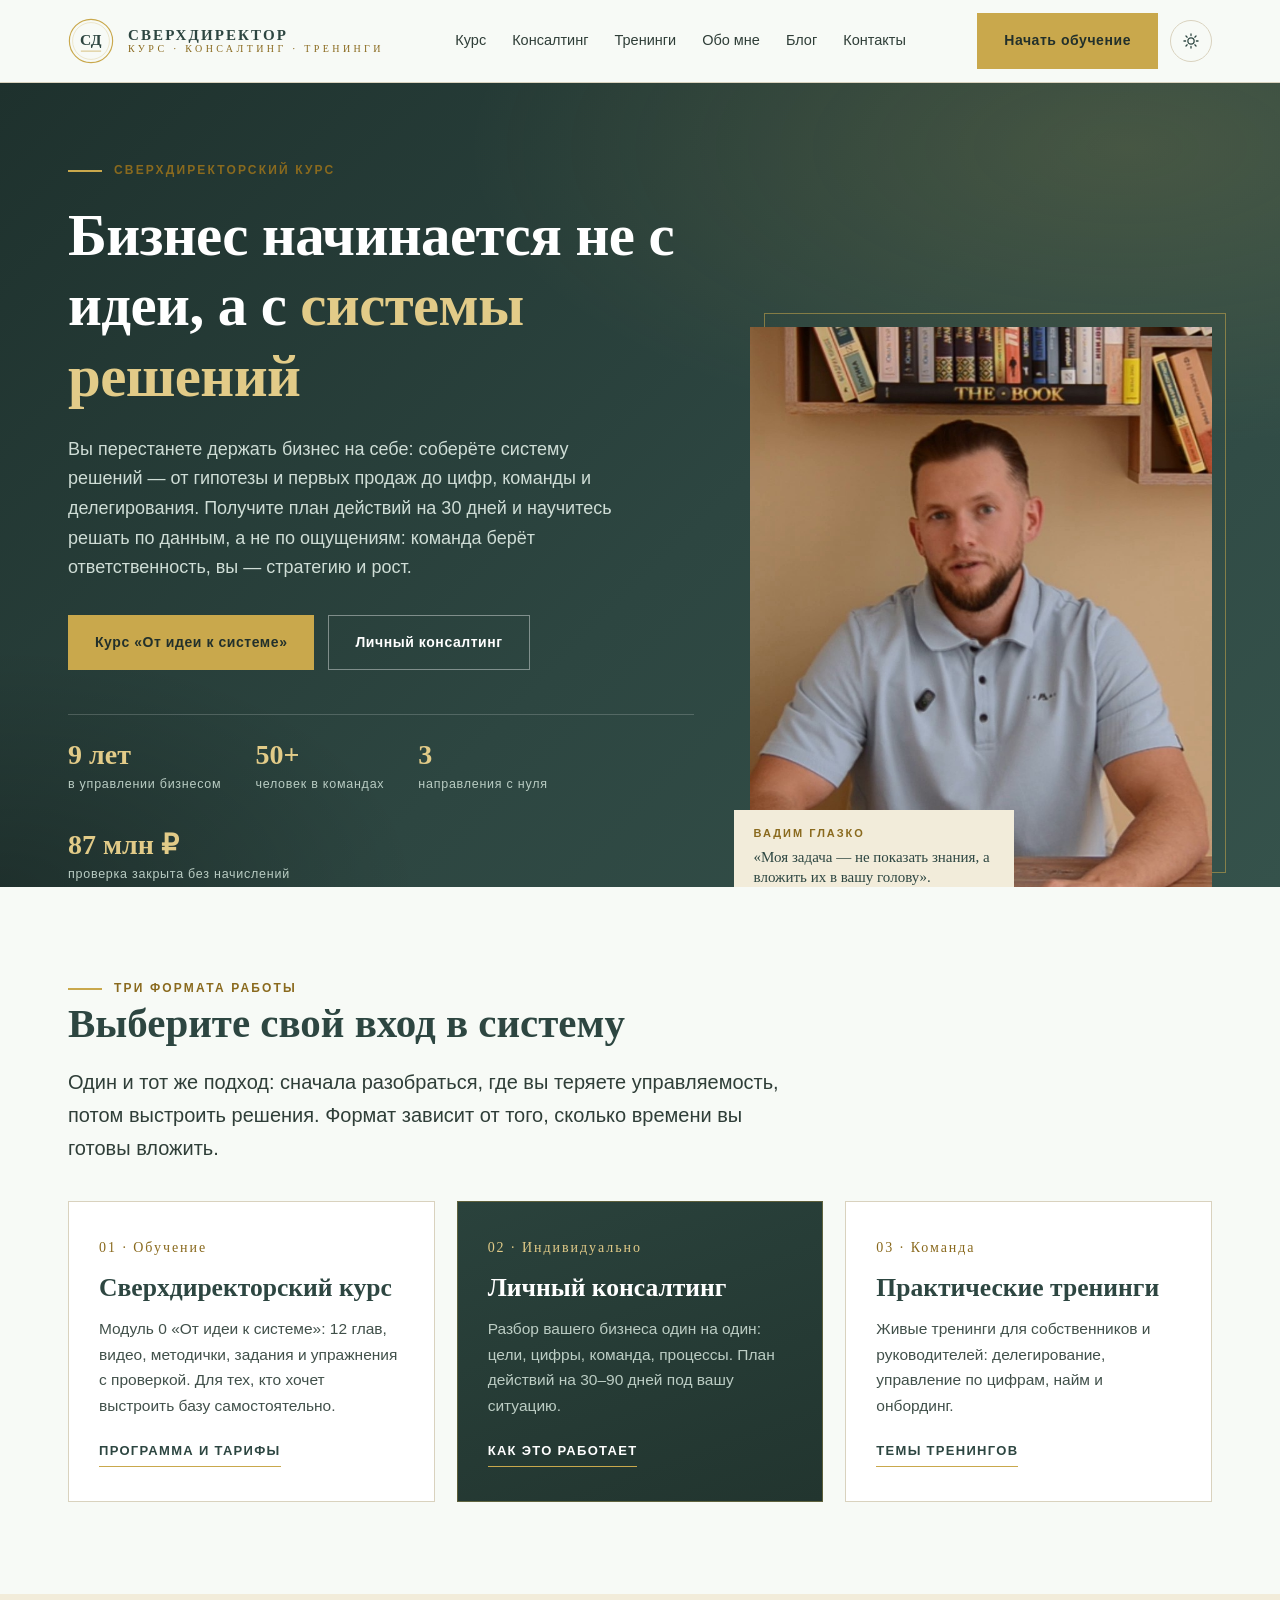
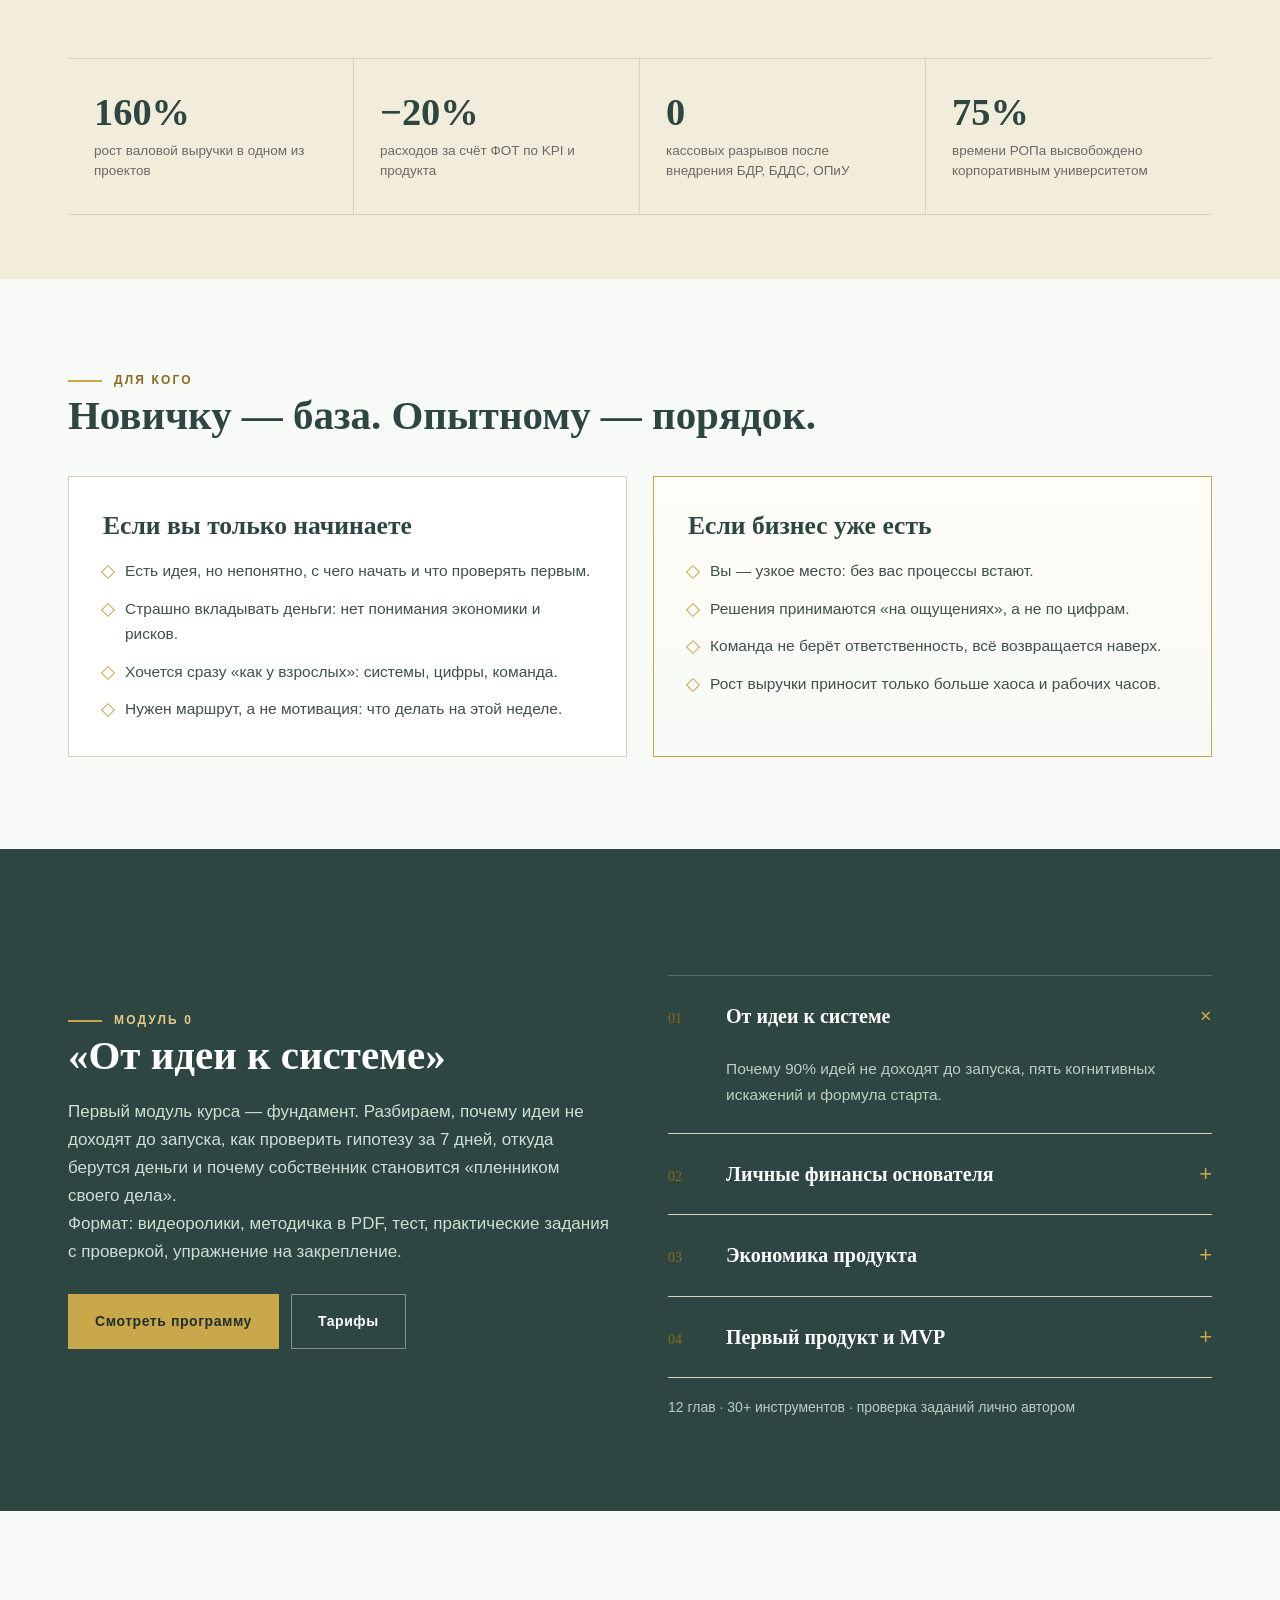
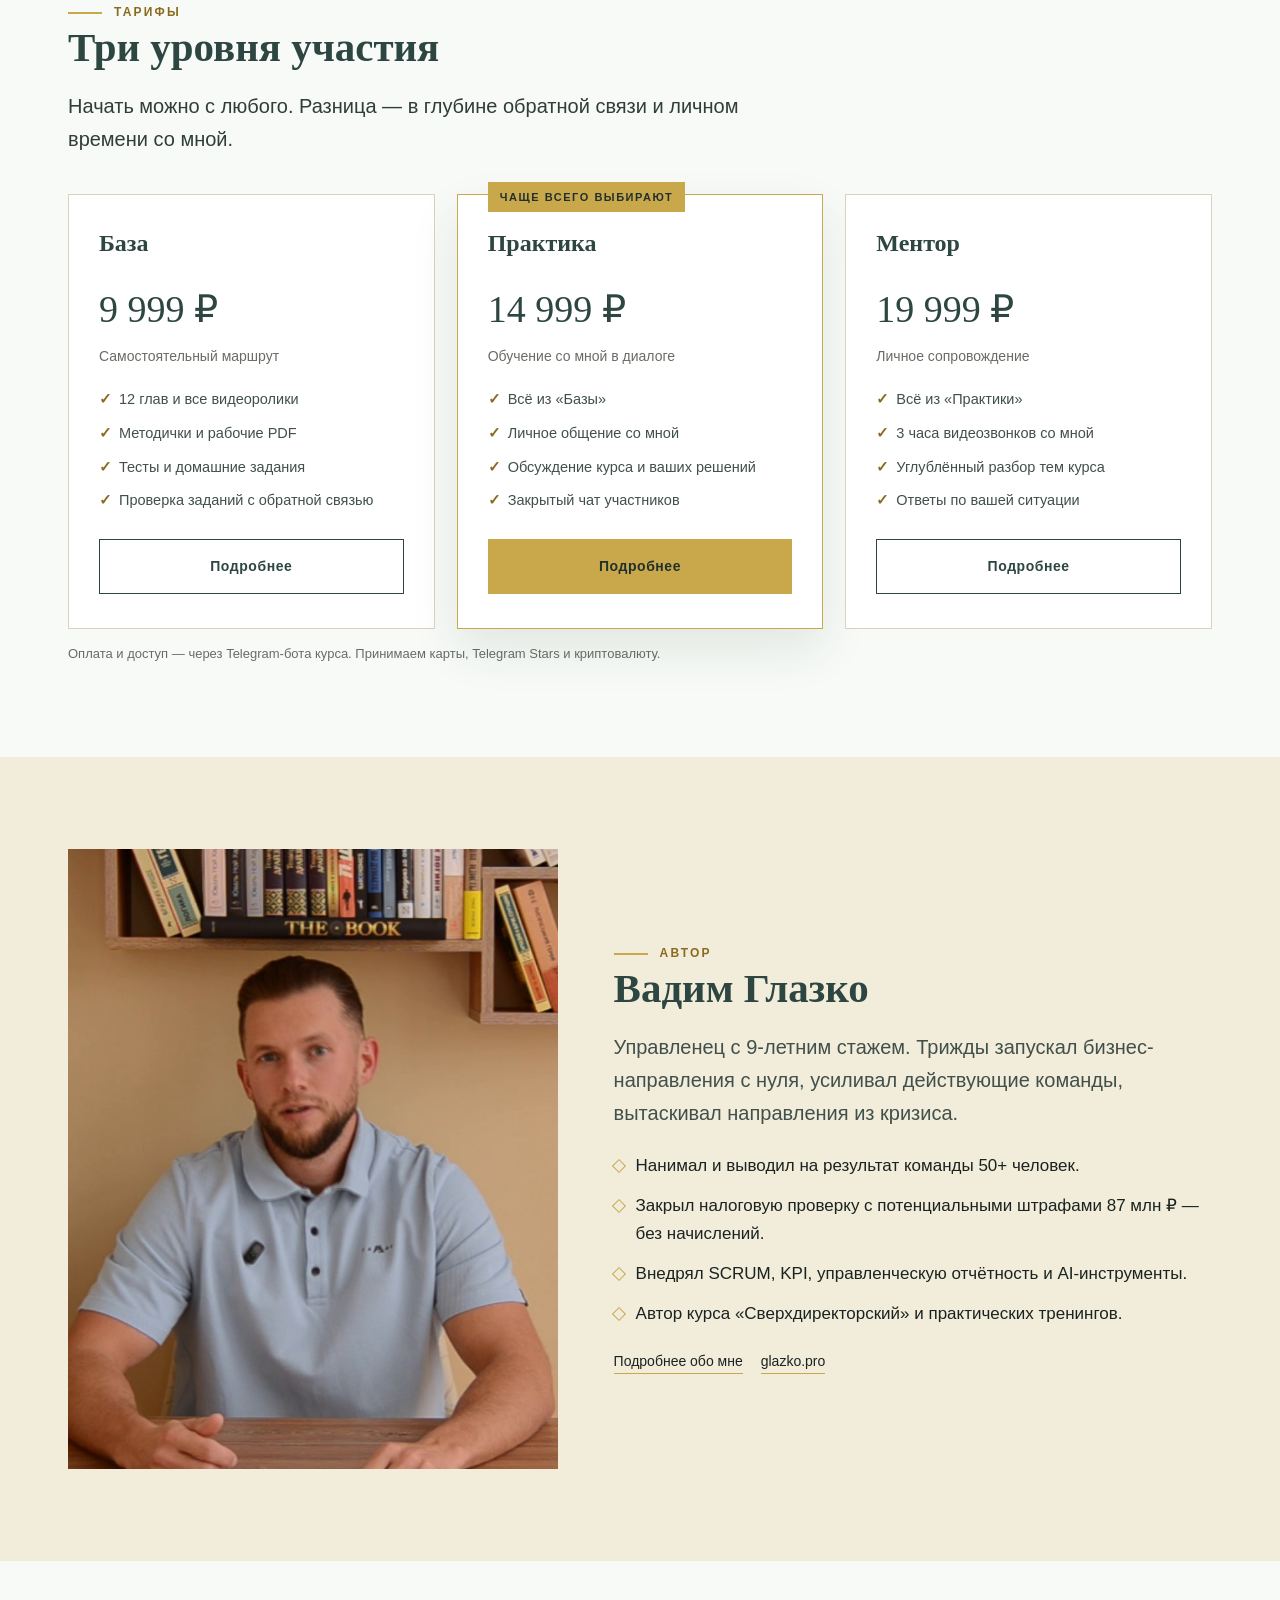
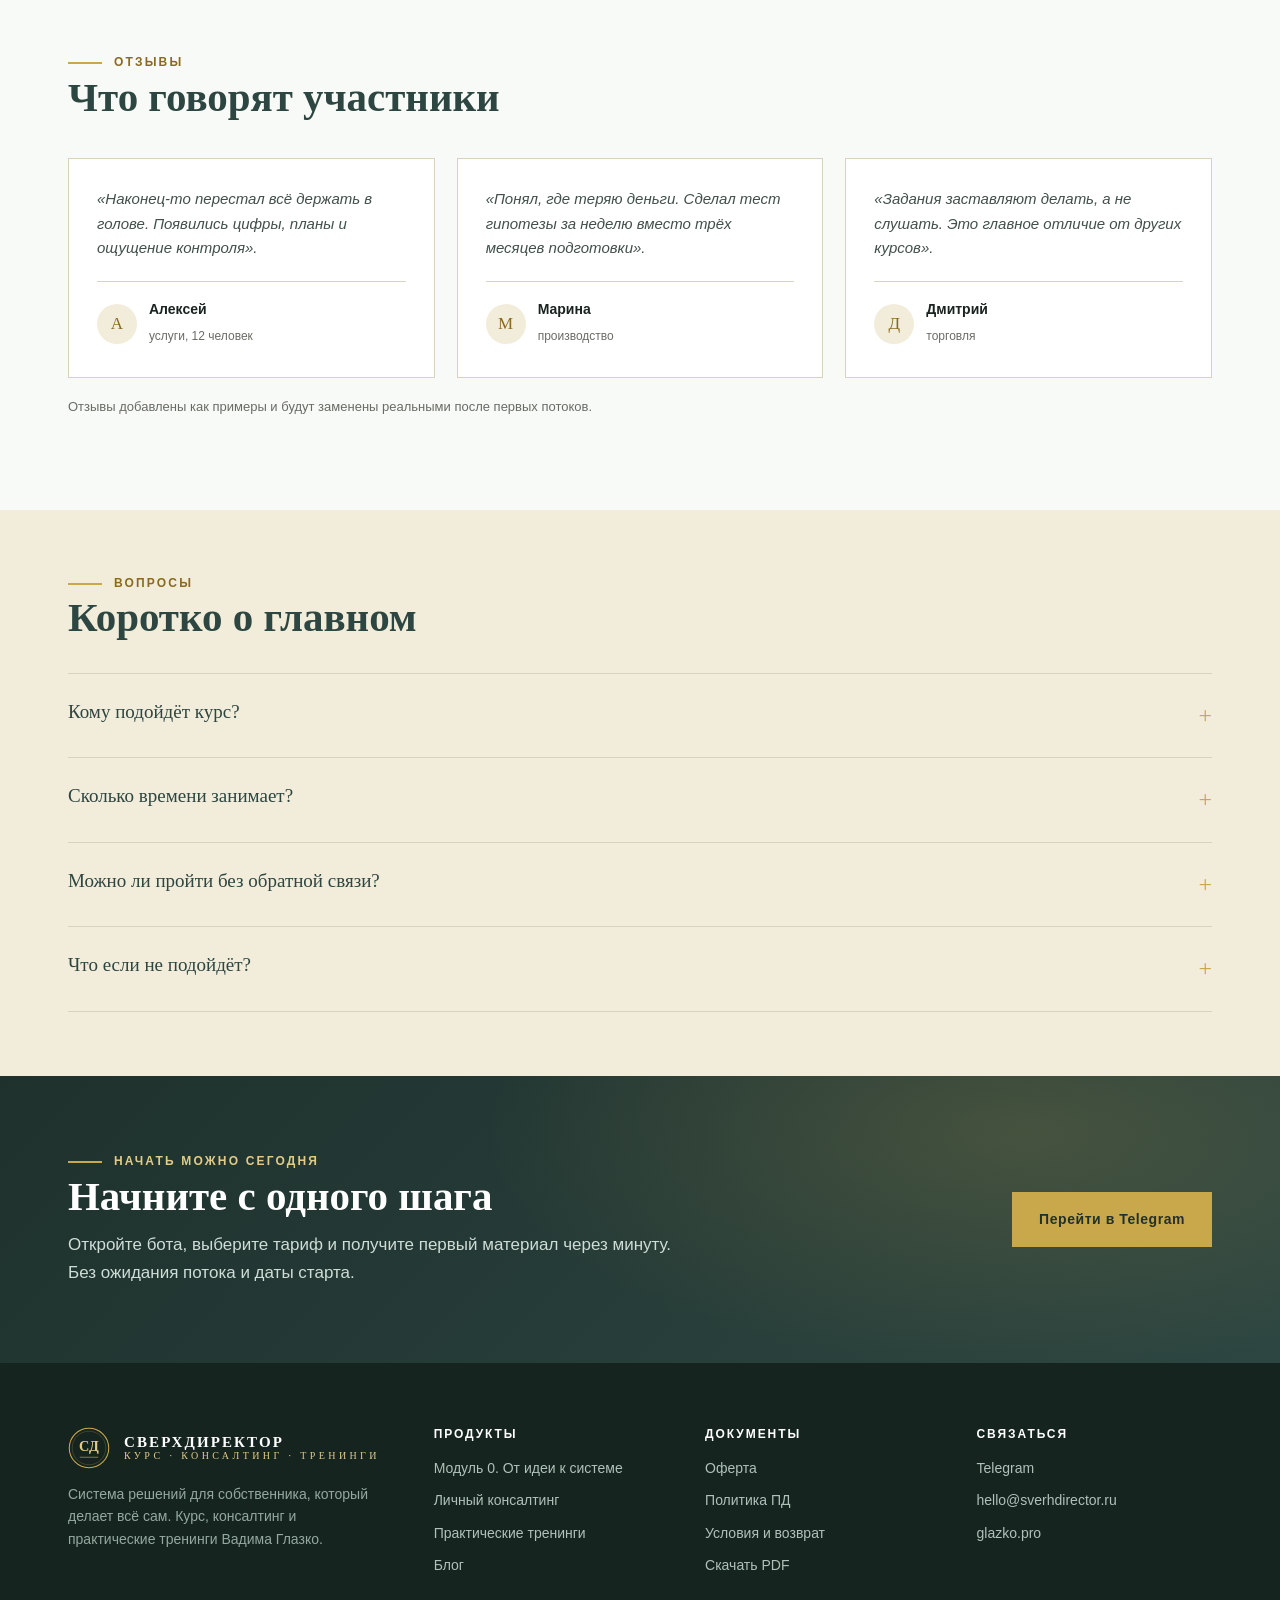
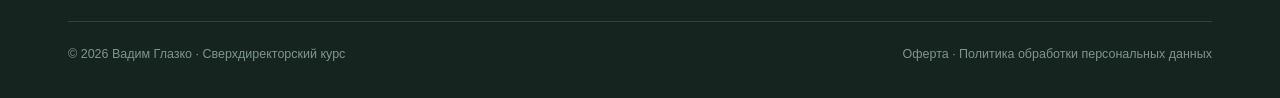
==== commit 6cbf14ad: "Тёмная тема: переключатель в шапке, токены цвета, стили под айдентику" ====
--- a/index.html
+++ b/index.html
@@ -10,11 +10,25 @@
 <meta property="og:type" content="website">
 <meta property="og:url" content="https://sverhdirector.ru/index.html">
 <meta property="og:image" content="https://sverhdirector.ru/assets/img/author.jpg">
+<meta name="theme-color" content="#F7FAF6" id="themeColor">
 <link rel="icon" href="/assets/img/favicon.svg" type="image/svg+xml">
+<script>
+(function(){var t=null;try{t=localStorage.getItem('sd-theme')}catch(e){}
+try{var q=new URLSearchParams(location.search).get('theme');if(q==='dark'||q==='light'){t=q}}catch(e){}
+if(t!=='light'&&t!=='dark'){t=(window.matchMedia&&window.matchMedia('(prefers-color-scheme: dark)').matches)?'dark':'light';}
+document.documentElement.setAttribute('data-theme',t);
+document.documentElement.style.colorScheme=t;})();
+</script>
 <link rel="stylesheet" href="/assets/css/style.css">
-<!-- Yandex.Metrika: вставить номер счётчика после регистрации
-<script type="text/javascript">(function(m,e,t,r,i,k,a){m[i]=m[i]||function(){(m[i].a=m[i].a||[]).push(arguments)};m[i].l=1*new Date();for(var j=0;j<document.scripts.length;j++){if(document.scripts[j].src===r){return;}}k=e.createElement(t),a=e.getElementsByTagName(t)[0],k.async=1,k.src=r,a.parentNode.insertBefore(k,a)})(window,document,"script","https://mc.yandex.ru/metrika/tag.js","ym");ym(0,"init",{clickmap:true,trackLinks:true,accurateTrackBounce:true});</script>
--->
+<script type="text/javascript">
+(function(m,e,t,r,i,k,a){m[i]=m[i]||function(){(m[i].a=m[i].a||[]).push(arguments)};
+m[i].l=1*new Date();
+for (var j = 0; j < document.scripts.length; j++) {if (document.scripts[j].src === r) { return; }}
+k=e.createElement(t),a=e.getElementsByTagName(t)[0],k.async=1,k.src=r,a.parentNode.insertBefore(k,a)})
+(window, document, "script", "https://mc.yandex.ru/metrika/tag.js", "ym");
+ym(114694891, "init", {clickmap:true, trackLinks:true, accurateTrackBounce:true, webvisor:true});
+</script>
+<noscript><div><img src="https://mc.yandex.ru/watch/114694891" style="position:absolute; left:-9999px;" alt="" /></div></noscript>
 </head>
 <body data-page="">
 <header class="header">
@@ -31,7 +45,13 @@
       <a href="/blog.html" data-nav="blog">Блог</a>
       <a href="/contacts.html" data-nav="contacts">Контакты</a>
     </nav>
-    <a class="btn btn--gold" href="https://t.me/sverhdirector" target="_blank" rel="noopener">Начать обучение</a>
+    <div class="header__actions">
+      <a class="btn btn--gold" href="https://t.me/sverhdirector_bot" target="_blank" rel="noopener">Начать обучение</a>
+      <button class="theme-toggle" id="themeToggle" type="button" aria-label="Переключить тему" aria-pressed="false" title="Тёмная тема">
+        <svg class="icon-sun" viewBox="0 0 24 24" aria-hidden="true"><circle cx="12" cy="12" r="4.2"/><path d="M12 2.6v2.2M12 19.2v2.2M2.6 12h2.2M19.2 12h2.2M5.3 5.3l1.6 1.6M17.1 17.1l1.6 1.6M18.7 5.3l-1.6 1.6M6.9 17.1l-1.6 1.6"/></svg>
+        <svg class="icon-moon" viewBox="0 0 24 24" aria-hidden="true"><path d="M20.4 14.6A8.6 8.6 0 1 1 9.4 3.6a7 7 0 0 0 11 11z"/></svg>
+      </button>
+    </div>
     <button class="burger" id="burger" aria-label="Меню"><span></span><span></span><span></span></button>
   </div>
 </header>
@@ -206,7 +226,7 @@
     <div>
       <div class="kicker">Автор</div>
       <h2>Вадим Глазко</h2>
-      <p class="lead" style="color:#3B4A44">Управленец с 9-летним стажем. Трижды запускал бизнес-направления с нуля, усиливал действующие команды, вытаскивал направления из кризиса.</p>
+      <p class="lead" style="color:var(--text-soft)">Управленец с 9-летним стажем. Трижды запускал бизнес-направления с нуля, усиливал действующие команды, вытаскивал направления из кризиса.</p>
       <ul>
         <li>Нанимал и выводил на результат команды 50+ человек.</li>
         <li>Закрыл налоговую проверку с потенциальными штрафами 87 млн ₽ — без начислений.</li>
@@ -254,7 +274,7 @@
       <h2>Начните с одного шага</h2>
       <p>Откройте бота, выберите тариф и получите первый материал через минуту. Без ожидания потока и даты старта.</p>
     </div>
-    <a class="btn btn--gold" href="https://t.me/sverhdirector" target="_blank" rel="noopener">Перейти в Telegram</a>
+    <a class="btn btn--gold" href="https://t.me/sverhdirector_bot" target="_blank" rel="noopener">Перейти в Telegram</a>
   </div>
 </section>
 <footer class="footer">
@@ -288,7 +308,7 @@
       <div>
         <h4>Связаться</h4>
         <ul>
-          <li><a href="https://t.me/sverhdirector" target="_blank" rel="noopener">Telegram</a></li>
+          <li><a href="https://t.me/sverhdirector_bot" target="_blank" rel="noopener">Telegram</a></li>
           <li><a href="mailto:hello@sverhdirector.ru">hello@sverhdirector.ru</a></li>
           <li><a href="https://glazko.pro" target="_blank" rel="noopener">glazko.pro</a></li>
         </ul>
--- a/assets/css/style.css
+++ b/assets/css/style.css
@@ -3,24 +3,38 @@
   --gold:#C9A84C; --gold-light:#E2CB88; --gold-dark:#8A6A1E;
   --cream:#F2ECDA; --paper:#F7FAF6; --line:#D9D2BE; --muted:#6B6B66;
   --ink:#1A2320; --white:#fff;
+  /* семантические токены темы */
+  --bg:var(--paper);
+  --surface:#fff;
+  --surface-warm:#FFFDF7;
+  --surface-cool:#F7FAF6;
+  --surface-tint:#F4F1E4;
+  --text:#333F3A; --text-soft:#41504A; --text-strong:#2F3E38;
+  --heading:var(--green);
+  --accent-text:var(--gold-dark);
+  --btn-ink:#22302B;
+  --shadow:0 18px 40px rgba(45,70,65,.08);
+  --shadow-lg:0 20px 44px rgba(45,70,65,.10);
+  --header-bg:rgba(247,250,246,.92);
+  --chip-bg:var(--cream); --chip-ink:var(--green); --chip-accent:var(--gold-dark);
   --serif:Georgia,'Times New Roman',serif;
   --sans:Arial,Helvetica,sans-serif;
   --wrap:1200px;
 }
 *{box-sizing:border-box;margin:0;padding:0}
 html{scroll-behavior:smooth}
-body{font-family:var(--sans);font-size:17px;line-height:1.65;color:var(--ink);background:var(--paper);-webkit-font-smoothing:antialiased}
+body{font-family:var(--sans);font-size:17px;line-height:1.65;color:var(--ink);background:var(--bg);-webkit-font-smoothing:antialiased}
 img{max-width:100%;display:block}
 a{color:inherit;text-decoration:none}
 .wrap{max-width:var(--wrap);margin:0 auto;padding:0 28px}
 .serif{font-family:var(--serif)}
-.kicker{font-size:12px;letter-spacing:.18em;text-transform:uppercase;color:var(--gold-dark);font-weight:700;display:flex;align-items:center;gap:12px}
+.kicker{font-size:12px;letter-spacing:.18em;text-transform:uppercase;color:var(--accent-text);font-weight:700;display:flex;align-items:center;gap:12px}
 .kicker::before{content:'';width:34px;height:2px;background:var(--gold)}
-h1,h2,h3,h4{font-family:var(--serif);font-weight:700;line-height:1.2;color:var(--green)}
+h1,h2,h3,h4{font-family:var(--serif);font-weight:700;line-height:1.2;color:var(--heading)}
 h1{font-size:clamp(34px,4.6vw,60px);letter-spacing:-.01em}
 h2{font-size:clamp(28px,3.2vw,42px);margin-bottom:18px}
 h3{font-size:clamp(20px,2vw,26px)}
-p.lead{font-size:clamp(17px,1.6vw,20px);color:#3A4642}
+p.lead{font-size:clamp(17px,1.6vw,20px);color:var(--text-strong)}
 section{padding:92px 0}
 .section--tight{padding:64px 0}
 .section--cream{background:var(--cream)}
@@ -34,26 +48,26 @@
 .center .kicker::before{display:none}
 
 /* header */
-.header{position:sticky;top:0;z-index:100;background:rgba(247,250,246,.92);backdrop-filter:blur(12px);border-bottom:1px solid var(--line)}
+.header{position:sticky;top:0;z-index:100;background:var(--header-bg);backdrop-filter:blur(12px);border-bottom:1px solid var(--line)}
 .header__in{display:flex;align-items:center;justify-content:space-between;height:82px}
 .logo{display:flex;align-items:center;gap:14px}
-.logo__mark{width:44px;height:44px;border:1px solid var(--gold);border-radius:50%;display:grid;place-items:center;font-family:var(--serif);font-weight:700;color:var(--green);font-size:17px;letter-spacing:.02em;position:relative}
+.logo__mark{width:44px;height:44px;border:1px solid var(--gold);border-radius:50%;display:grid;place-items:center;font-family:var(--serif);font-weight:700;color:var(--heading);font-size:17px;letter-spacing:.02em;position:relative}
 .logo__mark::after{content:'';position:absolute;inset:4px;border:1px solid rgba(201,168,76,.45);border-radius:50%}
 .logo__text{font-family:var(--serif);line-height:1.05}
-.logo__text b{display:block;font-size:15px;letter-spacing:.14em;color:var(--green)}
-.logo__text span{display:block;font-size:10px;letter-spacing:.34em;color:var(--gold-dark);text-transform:uppercase}
+.logo__text b{display:block;font-size:15px;letter-spacing:.14em;color:var(--heading)}
+.logo__text span{display:block;font-size:10px;letter-spacing:.34em;color:var(--accent-text);text-transform:uppercase}
 .nav{display:flex;align-items:center;gap:26px}
-.nav a{font-size:14.5px;color:#33413C;padding:6px 0;border-bottom:1px solid transparent;transition:.2s}
-.nav a:hover,.nav a.is-active{color:var(--green);border-color:var(--gold)}
+.nav a{font-size:14.5px;color:var(--text-strong);padding:6px 0;border-bottom:1px solid transparent;transition:.2s}
+.nav a:hover,.nav a.is-active{color:var(--heading);border-color:var(--gold)}
 .btn{display:inline-flex;align-items:center;justify-content:center;gap:10px;padding:15px 26px;font-size:14px;font-weight:700;letter-spacing:.04em;border:1px solid transparent;cursor:pointer;transition:.22s;white-space:nowrap}
-.btn--gold{background:var(--gold);color:#22302B}
+.btn--gold{background:var(--gold);color:var(--btn-ink)}
 .btn--gold:hover{background:var(--gold-light)}
 .btn--green{background:var(--green);color:#fff}
 .btn--green:hover{background:var(--green-dark)}
-.btn--ghost{border-color:var(--green);color:var(--green);background:transparent}
+.btn--ghost{border-color:var(--heading);color:var(--heading);background:transparent}
 .btn--ghost:hover{background:var(--green);color:#fff}
 .btn--light{border-color:rgba(255,255,255,.4);color:#fff}
-.btn--light:hover{background:#fff;color:var(--green)}
+.btn--light:hover{background:#fff;color:var(--chip-ink)}
 .burger{display:none;background:none;border:0;cursor:pointer;padding:8px}
 .burger span{display:block;width:26px;height:2px;background:var(--green);margin:5px 0;transition:.2s}
 
@@ -73,19 +87,19 @@
 .hero__photo{position:relative;align-self:end}
 .hero__photo img{width:100%;max-height:560px;object-fit:cover;object-position:50% 28%;filter:saturate(.95)}
 .hero__photo::before{content:'';position:absolute;inset:-14px -14px 14px 14px;border:1px solid rgba(201,168,76,.55);pointer-events:none}
-.hero__frame{position:absolute;left:-16px;bottom:-16px;background:var(--cream);color:var(--green);padding:16px 20px;font-family:var(--serif);font-size:15px;line-height:1.35;max-width:280px}
-.hero__frame b{color:var(--gold-dark);display:block;font-size:11px;letter-spacing:.18em;text-transform:uppercase;margin-bottom:6px;font-family:var(--sans)}
+.hero__frame{position:absolute;left:-16px;bottom:-16px;background:var(--chip-bg);color:var(--chip-ink);padding:16px 20px;font-family:var(--serif);font-size:15px;line-height:1.35;max-width:280px}
+.hero__frame b{color:var(--chip-accent);display:block;font-size:11px;letter-spacing:.18em;text-transform:uppercase;margin-bottom:6px;font-family:var(--sans)}
 
 /* grids/cards */
 .grid-3{display:grid;grid-template-columns:repeat(3,1fr);gap:22px}
 .grid-2{display:grid;grid-template-columns:1fr 1fr;gap:56px;align-items:center}
 .cards{display:grid;grid-template-columns:repeat(3,1fr);gap:22px;margin-top:36px}
-.card{background:#fff;border:1px solid var(--line);padding:34px 30px;position:relative;transition:.25s;display:flex;flex-direction:column}
-.card:hover{transform:translateY(-4px);box-shadow:0 18px 40px rgba(45,70,65,.08);border-color:var(--gold)}
-.card__num{font-family:var(--serif);font-size:14px;letter-spacing:.14em;color:var(--gold-dark);margin-bottom:14px}
+.card{background:var(--surface);border:1px solid var(--line);padding:34px 30px;position:relative;transition:.25s;display:flex;flex-direction:column}
+.card:hover{transform:translateY(-4px);box-shadow:var(--shadow);border-color:var(--gold)}
+.card__num{font-family:var(--serif);font-size:14px;letter-spacing:.14em;color:var(--accent-text);margin-bottom:14px}
 .card h3{margin-bottom:12px}
-.card p{color:#41504A;font-size:15.5px;flex:1}
-.card__link{margin-top:22px;font-size:13px;font-weight:700;letter-spacing:.1em;text-transform:uppercase;color:var(--green);border-bottom:1px solid var(--gold);align-self:flex-start;padding-bottom:4px}
+.card p{color:var(--text-soft);font-size:15.5px;flex:1}
+.card__link{margin-top:22px;font-size:13px;font-weight:700;letter-spacing:.1em;text-transform:uppercase;color:var(--heading);border-bottom:1px solid var(--gold);align-self:flex-start;padding-bottom:4px}
 .card--dark{background:linear-gradient(160deg,#2A423C,#22352F);border-color:rgba(201,168,76,.35);color:#DCE7E1}
 .card--dark h3{color:#fff}
 .card--dark p{color:#BCCDC4}
@@ -93,18 +107,18 @@
 
 /* for whom */
 .split{display:grid;grid-template-columns:1fr 1fr;gap:26px;margin-top:36px}
-.panel{border:1px solid var(--line);background:#fff;padding:34px}
-.panel--accent{border-color:var(--gold);background:linear-gradient(180deg,#FFFDF7,#F7FAF6)}
+.panel{border:1px solid var(--line);background:var(--surface);padding:34px}
+.panel--accent{border-color:var(--gold);background:linear-gradient(180deg,var(--surface-warm),var(--surface-cool))}
 .panel h3{margin-bottom:16px}
 .panel ul{list-style:none;display:grid;gap:12px}
-.panel li{position:relative;padding-left:22px;font-size:15.5px;color:#3B4A44}
+.panel li{position:relative;padding-left:22px;font-size:15.5px;color:var(--text-soft)}
 .panel li::before{content:'';position:absolute;left:0;top:9px;width:8px;height:8px;border:1px solid var(--gold);transform:rotate(45deg)}
 
 /* stats */
 .stats{display:grid;grid-template-columns:repeat(4,1fr);gap:0;border-top:1px solid var(--line);border-bottom:1px solid var(--line)}
 .stat{padding:34px 26px;border-right:1px solid var(--line)}
 .stat:last-child{border-right:0}
-.stat b{display:block;font-family:var(--serif);font-size:clamp(30px,3vw,42px);color:var(--green);line-height:1}
+.stat b{display:block;font-family:var(--serif);font-size:clamp(30px,3vw,42px);color:var(--heading);line-height:1}
 .stat span{display:block;margin-top:10px;font-size:13.5px;color:var(--muted);line-height:1.45}
 .section--green .stats{border-color:rgba(255,255,255,.18)}
 .section--green .stat{border-color:rgba(255,255,255,.18)}
@@ -116,34 +130,34 @@
 .program details{border-bottom:1px solid var(--line);padding:0}
 .program summary{cursor:pointer;list-style:none;display:flex;gap:20px;align-items:baseline;padding:22px 0;transition:.2s}
 .program summary::-webkit-details-marker{display:none}
-.program summary:hover h3{color:var(--gold-dark)}
-.program .num{font-family:var(--serif);font-size:14px;color:var(--gold-dark);min-width:38px}
+.program summary:hover h3{color:var(--accent-text)}
+.program .num{font-family:var(--serif);font-size:14px;color:var(--accent-text);min-width:38px}
 .program summary h3{font-size:20px;flex:1}
 .program summary .plus{font-size:22px;color:var(--gold);transition:.25s}
 .program details[open] summary .plus{transform:rotate(45deg)}
-.program .body{padding:0 0 26px 58px;color:#41504A;font-size:15.5px;max-width:860px}
+.program .body{padding:0 0 26px 58px;color:var(--text-soft);font-size:15.5px;max-width:860px}
 .program .body p+p{margin-top:10px}
 
 /* tariffs */
 .tariffs{display:grid;grid-template-columns:repeat(3,1fr);gap:22px;margin-top:38px;align-items:stretch}
-.tariff{background:#fff;border:1px solid var(--line);padding:34px 30px;display:flex;flex-direction:column;position:relative}
-.tariff--featured{border-color:var(--gold);box-shadow:0 20px 44px rgba(45,70,65,.10);transform:translateY(-8px)}
-.tariff__tag{position:absolute;top:-13px;left:30px;background:var(--gold);color:#22302B;font-size:11px;letter-spacing:.14em;text-transform:uppercase;font-weight:700;padding:6px 12px}
+.tariff{background:var(--surface);border:1px solid var(--line);padding:34px 30px;display:flex;flex-direction:column;position:relative}
+.tariff--featured{border-color:var(--gold);box-shadow:var(--shadow-lg);transform:translateY(-8px)}
+.tariff__tag{position:absolute;top:-13px;left:30px;background:var(--gold);color:var(--btn-ink);font-size:11px;letter-spacing:.14em;text-transform:uppercase;font-weight:700;padding:6px 12px}
 .tariff h3{font-size:24px;margin-bottom:6px}
-.tariff__price{font-family:var(--serif);font-size:38px;color:var(--green);margin:14px 0 4px}
+.tariff__price{font-family:var(--serif);font-size:38px;color:var(--heading);margin:14px 0 4px}
 .tariff__price small{font-size:14px;color:var(--muted);font-family:var(--sans)}
 .tariff ul{list-style:none;display:grid;gap:10px;margin:20px 0 26px;flex:1}
-.tariff li{position:relative;padding-left:20px;font-size:14.5px;color:#3B4A44}
-.tariff li::before{content:'✓';position:absolute;left:0;color:var(--gold-dark);font-weight:700}
+.tariff li{position:relative;padding-left:20px;font-size:14.5px;color:var(--text-soft)}
+.tariff li::before{content:'✓';position:absolute;left:0;color:var(--accent-text);font-weight:700}
 .tariff .btn{width:100%}
 .tariff__note{margin-top:12px;font-size:12.5px;color:var(--muted);text-align:center}
 
 /* reviews */
 .reviews{display:grid;grid-template-columns:repeat(3,1fr);gap:22px;margin-top:36px}
-.review{background:#fff;border:1px solid var(--line);padding:28px}
-.review p{font-size:15px;color:#3B4A44;font-style:italic}
+.review{background:var(--surface);border:1px solid var(--line);padding:28px}
+.review p{font-size:15px;color:var(--text-soft);font-style:italic}
 .review__who{display:flex;align-items:center;gap:12px;margin-top:20px;padding-top:16px;border-top:1px solid var(--line)}
-.review__ava{width:40px;height:40px;border-radius:50%;background:var(--cream);display:grid;place-items:center;font-family:var(--serif);color:var(--gold-dark)}
+.review__ava{width:40px;height:40px;border-radius:50%;background:var(--cream);display:grid;place-items:center;font-family:var(--serif);color:var(--accent-text)}
 .review__who b{font-size:14px;display:block}
 .review__who span{font-size:12px;color:var(--muted)}
 .reviews__note{margin-top:18px;font-size:13px;color:var(--muted)}
@@ -162,11 +176,11 @@
 /* faq */
 .faq{margin-top:30px;border-top:1px solid var(--line)}
 .faq details{border-bottom:1px solid var(--line)}
-.faq summary{cursor:pointer;list-style:none;padding:22px 0;font-family:var(--serif);font-size:19px;color:var(--green);display:flex;justify-content:space-between;gap:20px}
+.faq summary{cursor:pointer;list-style:none;padding:22px 0;font-family:var(--serif);font-size:19px;color:var(--heading);display:flex;justify-content:space-between;gap:20px}
 .faq summary::-webkit-details-marker{display:none}
 .faq summary::after{content:'+';color:var(--gold);font-size:24px}
 .faq details[open] summary::after{content:'–'}
-.faq .body{padding:0 0 22px;color:#41504A;font-size:15.5px;max-width:860px}
+.faq .body{padding:0 0 22px;color:var(--text-soft);font-size:15.5px;max-width:860px}
 
 /* cta */
 .cta{background:linear-gradient(135deg,var(--green-dark),var(--green));color:#fff;padding:76px 0;position:relative;overflow:hidden}
@@ -189,7 +203,7 @@
 .legal{padding:70px 0}
 .legal h1{font-size:clamp(28px,3vw,40px);margin-bottom:26px}
 .legal h2{font-size:23px;margin:34px 0 12px}
-.legal p,.legal li{font-size:15.5px;color:#333F3A;margin-bottom:10px}
+.legal p,.legal li{font-size:15.5px;color:var(--text);margin-bottom:10px}
 .legal ol,.legal ul{padding-left:22px;margin-bottom:14px}
 .breadcrumbs{font-size:13px;color:var(--muted);margin-bottom:18px}
 .breadcrumbs a{border-bottom:1px dotted var(--line)}
@@ -198,26 +212,26 @@
 
 /* blog */
 .posts{display:grid;grid-template-columns:repeat(3,1fr);gap:22px;margin-top:36px}
-.post{background:#fff;border:1px solid var(--line);display:flex;flex-direction:column;transition:.25s}
-.post:hover{transform:translateY(-4px);box-shadow:0 18px 40px rgba(45,70,65,.08);border-color:var(--gold)}
-.post__top{padding:26px 26px 0;font-size:12px;letter-spacing:.12em;text-transform:uppercase;color:var(--gold-dark)}
+.post{background:var(--surface);border:1px solid var(--line);display:flex;flex-direction:column;transition:.25s}
+.post:hover{transform:translateY(-4px);box-shadow:var(--shadow);border-color:var(--gold)}
+.post__top{padding:26px 26px 0;font-size:12px;letter-spacing:.12em;text-transform:uppercase;color:var(--accent-text)}
 .post__body{padding:14px 26px 26px;display:flex;flex-direction:column;flex:1}
 .post h3{font-size:21px;margin-bottom:10px}
-.post p{font-size:14.5px;color:#41504A;flex:1}
-.post__more{margin-top:18px;font-size:12.5px;font-weight:700;letter-spacing:.1em;text-transform:uppercase;color:var(--green)}
+.post p{font-size:14.5px;color:var(--text-soft);flex:1}
+.post__more{margin-top:18px;font-size:12.5px;font-weight:700;letter-spacing:.1em;text-transform:uppercase;color:var(--heading)}
 .article{max-width:820px;margin:0 auto}
 .article h1{margin-bottom:18px}
 .article h2{margin:34px 0 12px;font-size:26px}
-.article p{margin-bottom:14px;font-size:16.5px;color:#333F3A}
-.article blockquote{border-left:2px solid var(--gold);padding:6px 0 6px 22px;margin:24px 0;font-family:var(--serif);font-size:19px;color:var(--green)}
+.article p{margin-bottom:14px;font-size:16.5px;color:var(--text)}
+.article blockquote{border-left:2px solid var(--gold);padding:6px 0 6px 22px;margin:24px 0;font-family:var(--serif);font-size:19px;color:var(--heading)}
 .article ul{margin:0 0 16px 22px}
-.article li{margin-bottom:8px;color:#333F3A}
+.article li{margin-bottom:8px;color:var(--text)}
 
 /* misc */
 .reveal{transform:translateY(14px);transition:transform .6s ease}
 .reveal.is-in{transform:none}
 .note{font-size:13px;color:var(--muted);margin-top:14px}
-.tag{display:inline-block;font-size:11.5px;letter-spacing:.12em;text-transform:uppercase;color:var(--gold-dark);border:1px solid var(--line);padding:5px 10px;margin-right:8px}
+.tag{display:inline-block;font-size:11.5px;letter-spacing:.12em;text-transform:uppercase;color:var(--accent-text);border:1px solid var(--line);padding:5px 10px;margin-right:8px}
 
 /* responsive */
 @media(max-width:1020px){
@@ -242,3 +256,167 @@
   .program .body{padding-left:0}
   .cta__in{flex-direction:column;align-items:flex-start}
 }
+
+/* long-read article */
+.article{position:relative}
+.article h2[id]{scroll-margin-top:104px}
+.article h3{margin:30px 0 10px;font-size:21px}
+.article h4{margin:22px 0 8px;font-family:var(--sans);font-size:15px;letter-spacing:.06em;text-transform:uppercase;color:var(--accent-text)}
+.article hr{border:0;border-top:1px solid var(--line);margin:34px 0}
+.article__meta{display:flex;flex-wrap:wrap;gap:10px 18px;font-size:12.5px;letter-spacing:.08em;text-transform:uppercase;color:var(--accent-text);margin:0 0 22px}
+.article__meta span{display:inline-flex;align-items:center;gap:8px}
+.article__meta span+span::before{content:'';width:4px;height:4px;background:var(--gold);border-radius:50%}
+.article .lead{font-size:19.5px;line-height:1.55;color:var(--text-strong);margin-bottom:18px}
+.article .lead b{color:var(--heading)}
+.toc{border:1px solid var(--gold);background:linear-gradient(180deg,var(--surface-warm),var(--surface-cool));padding:26px 28px;margin:30px 0 36px}
+.toc__label{font-size:11.5px;letter-spacing:.18em;text-transform:uppercase;color:var(--accent-text);font-weight:700;margin-bottom:14px}
+.toc ol{columns:2;column-gap:34px;margin:0;padding-left:20px}
+.toc li{margin-bottom:9px;font-size:15px;break-inside:avoid}
+.toc a{border-bottom:1px solid transparent;color:var(--heading)}
+.toc a:hover{border-color:var(--gold)}
+.callout{background:linear-gradient(180deg,var(--surface-warm),var(--surface-tint));border-left:3px solid var(--gold);padding:20px 24px;margin:26px 0}
+.callout p{margin-bottom:8px;font-size:16px}
+.callout p:last-child{margin-bottom:0}
+.callout__label{display:block;font-size:11.5px;letter-spacing:.16em;text-transform:uppercase;color:var(--accent-text);font-weight:700;margin-bottom:8px}
+.checklist{list-style:none;margin:0 0 18px;padding:0}
+.checklist li{position:relative;padding-left:28px;margin-bottom:9px;font-size:16px;color:var(--text)}
+.checklist li::before{content:'✓';position:absolute;left:0;top:0;color:var(--accent-text);font-weight:700}
+.steps{list-style:none;counter-reset:st;margin:22px 0 18px;padding:0}
+.steps li{counter-increment:st;position:relative;padding-left:48px;margin-bottom:16px;font-size:16px;color:var(--text)}
+.steps li::before{content:counter(st);position:absolute;left:0;top:-2px;width:32px;height:32px;border:1px solid var(--gold);color:var(--accent-text);font-family:var(--serif);font-size:15px;display:grid;place-items:center;border-radius:50%}
+.steps li b{color:var(--heading)}
+.ex{border:1px solid var(--line);background:var(--surface);margin:24px 0}
+.ex summary{cursor:pointer;list-style:none;padding:16px 22px;font-family:var(--serif);font-size:17px;color:var(--heading);display:flex;justify-content:space-between;gap:16px;align-items:center}
+.ex summary::-webkit-details-marker{display:none}
+.ex summary::after{content:'+';color:var(--gold);font-size:22px;line-height:1}
+.ex[open] summary::after{content:'–'}
+.ex__body{padding:0 22px 20px;font-size:15.5px;color:var(--text-soft)}
+.ex__body p{margin-bottom:10px}
+.ex__body p:last-child{margin-bottom:0}
+.lr-table-wrap{overflow-x:auto;margin:24px 0}
+.lr-table{width:100%;border-collapse:collapse;background:var(--surface);font-size:14.5px}
+.lr-table caption{text-align:left;font-size:12.5px;color:var(--muted);padding-bottom:8px}
+.lr-table th,.lr-table td{border:1px solid var(--line);padding:11px 13px;text-align:left;vertical-align:top;color:var(--text)}
+.lr-table th{background:var(--cream);font-family:var(--serif);font-size:14px;color:var(--heading);font-weight:700}
+.lr-table td b{color:var(--heading)}
+.quiz{border:1px solid var(--line);background:var(--surface);padding:30px 30px 26px;margin:34px 0}
+.quiz__head{display:flex;justify-content:space-between;gap:16px;align-items:baseline;margin-bottom:8px}
+.quiz__head h3{margin:0;font-size:22px}
+.quiz__count{font-size:12.5px;letter-spacing:.1em;text-transform:uppercase;color:var(--accent-text)}
+.quiz__bar{height:3px;background:var(--cream);margin:14px 0 22px;position:relative}
+.quiz__bar i{position:absolute;inset:0 auto 0 0;width:16.6%;background:var(--gold);transition:width .3s}
+.quiz__q{margin-bottom:22px}
+.quiz__q p{font-weight:700;color:var(--heading);font-size:16.5px;margin-bottom:12px}
+.quiz__opts{display:grid;gap:8px}
+.quiz__opt{display:flex;gap:10px;align-items:flex-start;border:1px solid var(--line);background:var(--surface);padding:11px 14px;cursor:pointer;font-size:15px;color:var(--text);transition:.15s;margin-bottom:0}
+.quiz__opt:hover{border-color:var(--gold)}
+.quiz__opt input{margin-top:4px;accent-color:var(--accent-text)}
+.quiz__opt.is-checked{border-color:var(--gold);background:var(--surface-warm)}
+.quiz__result{display:none;border-top:1px solid var(--line);margin-top:8px;padding-top:20px}
+.quiz__result.is-on{display:block}
+.quiz__result b{display:block;font-family:var(--serif);font-size:20px;color:var(--heading);margin-bottom:8px}
+.quiz__result p{font-size:15.5px}
+.reflect{background:linear-gradient(180deg,var(--surface-cool),var(--surface-tint));border:1px solid var(--line);padding:28px;margin:30px 0}
+.reflect label{display:block;font-size:11.5px;letter-spacing:.14em;text-transform:uppercase;color:var(--accent-text);font-weight:700;margin:16px 0 6px}
+.reflect label:first-of-type{margin-top:0}
+.reflect textarea{width:100%;min-height:62px;border:1px solid var(--line);background:var(--surface);padding:10px 12px;font-family:var(--sans);font-size:14.5px;line-height:1.5;color:var(--ink);resize:vertical}
+.reflect textarea:focus{outline:none;border-color:var(--gold)}
+.reflect__actions{display:flex;gap:10px;flex-wrap:wrap;margin-top:18px}
+.reflect__actions .btn{padding:11px 18px;font-size:12.5px}
+.reflect__hint{font-size:12.5px;color:var(--muted);margin-top:10px}
+.summary{background:linear-gradient(160deg,#2D4641,#22352F);color:#DCE7E1;padding:30px 32px;margin:34px 0}
+.summary h3{color:#fff;margin:0 0 16px}
+.summary ol{counter-reset:sm;list-style:none;margin:0;padding:0}
+.summary li{counter-increment:sm;position:relative;padding-left:34px;margin-bottom:11px;font-size:15.5px;color:#DCE7E1}
+.summary li::before{content:counter(sm);position:absolute;left:0;top:0;font-family:var(--serif);color:var(--gold-light);font-size:15px}
+.summary li b{color:#fff}
+.related{display:grid;grid-template-columns:1fr 1fr;gap:12px;margin:26px 0 6px}
+.related a{border:1px solid var(--line);background:var(--surface);padding:16px 18px;transition:.2s}
+.related a:hover{border-color:var(--gold);transform:translateY(-2px)}
+.related span{display:block;font-size:11px;letter-spacing:.14em;text-transform:uppercase;color:var(--accent-text);margin-bottom:6px}
+.related b{display:block;font-family:var(--serif);font-size:16.5px;line-height:1.3;color:var(--heading);font-weight:700}
+.article__foot{font-size:13.5px;color:var(--muted);border-top:1px solid var(--line);margin-top:36px;padding-top:18px}
+@media(max-width:760px){
+  .article .lead{font-size:17.5px}
+  .toc{padding:22px 20px}
+  .toc ol{columns:1}
+  .quiz{padding:22px 18px}
+  .reflect{padding:22px 18px}
+  .summary{padding:24px 20px}
+  .related{grid-template-columns:1fr}
+  .steps li{padding-left:42px}
+}
+
+/* theme toggle */
+.header__actions{display:flex;align-items:center;gap:12px}
+.theme-toggle{display:inline-flex;align-items:center;justify-content:center;width:42px;height:42px;border:1px solid var(--line);border-radius:50%;background:transparent;color:var(--heading);cursor:pointer;transition:.22s;flex:0 0 auto;padding:0}
+.theme-toggle:hover{border-color:var(--gold);color:var(--accent-text);transform:translateY(-1px)}
+.theme-toggle svg{width:18px;height:18px;display:block;fill:none;stroke:currentColor;stroke-width:1.7;stroke-linecap:round;stroke-linejoin:round}
+.theme-toggle .icon-moon{display:none}
+html[data-theme="dark"] .theme-toggle .icon-sun{display:none}
+html[data-theme="dark"] .theme-toggle .icon-moon{display:block}
+
+/* ===== тёмная тема: наследует айдентику (глубокий зелёный, золото, крем) ===== */
+html[data-theme="dark"]{
+  color-scheme:dark;
+  --paper:#0E1613;
+  --bg:#0E1613;
+  --green-dark:#0F1B17;
+  --green-deep:#0A1210;
+  --cream:#1E2B25;
+  --line:#2B3A34;
+  --muted:#95A89E;
+  --ink:#E8EFEA;
+  --surface:#161F1B;
+  --surface-warm:#1A2420;
+  --surface-cool:#131C18;
+  --surface-tint:#1D2A24;
+  --text:#DDE7E1;
+  --text-soft:#B4C4BB;
+  --text-strong:#F2EDDC;
+  --heading:#EFE9D8;
+  --accent-text:#E2CB88;
+  --btn-ink:#1E2B25;
+  --shadow:0 18px 40px rgba(0,0,0,.45);
+  --shadow-lg:0 20px 44px rgba(0,0,0,.55);
+  --header-bg:rgba(12,19,16,.9);
+  --chip-bg:#E9E1C8;
+  --chip-ink:#1E312D;
+  --chip-accent:#7A5E1A;
+}
+html[data-theme="dark"] .hero{background:linear-gradient(135deg,#0B1512,#16241F 55%,#1D312B)}
+html[data-theme="dark"] .cta{background:linear-gradient(135deg,#0B1512,#1A2B25)}
+html[data-theme="dark"] .footer{background:#08100D}
+html[data-theme="dark"] .section--cream{background:#101915}
+html[data-theme="dark"] .section--green{background:#1C2E28}
+html[data-theme="dark"] .section--dark{background:#0A1210}
+html[data-theme="dark"] .nav a{color:var(--text-soft)}
+html[data-theme="dark"] .nav a:hover,html[data-theme="dark"] .nav a.is-active{color:var(--heading)}
+html[data-theme="dark"] .btn--ghost{border-color:var(--gold);color:var(--heading)}
+html[data-theme="dark"] .btn--ghost:hover{background:var(--gold);color:var(--btn-ink)}
+html[data-theme="dark"] .btn--green{background:#2D4641;color:#F2EDDC}
+html[data-theme="dark"] .card--dark{background:linear-gradient(160deg,#1B2C26,#141F1B);border-color:rgba(201,168,76,.28)}
+html[data-theme="dark"] .summary{background:linear-gradient(160deg,#1B2C26,#141F1B);border:1px solid rgba(201,168,76,.22)}
+html[data-theme="dark"] .hero__frame{box-shadow:0 24px 40px rgba(0,0,0,.45)}
+html[data-theme="dark"] .hero__photo img{filter:saturate(.92) brightness(.92)}
+html[data-theme="dark"] .author__photo img{filter:brightness(.93)}
+html[data-theme="dark"] .hero__photo::before{border-color:rgba(201,168,76,.4)}
+html[data-theme="dark"] .toc{border-color:rgba(201,168,76,.45)}
+html[data-theme="dark"] .callout{background:linear-gradient(180deg,#1A2420,#1E2A22);border-left-color:var(--gold)}
+html[data-theme="dark"] .article blockquote{color:var(--gold-light)}
+html[data-theme="dark"] .quiz__bar{background:#22312A}
+html[data-theme="dark"] .quiz__opt{background:#121B17}
+html[data-theme="dark"] .quiz__opt.is-checked{background:#1F2E27}
+html[data-theme="dark"] .quiz__opt input{accent-color:var(--gold)}
+html[data-theme="dark"] .reflect textarea{background:#121B17;color:var(--ink)}
+html[data-theme="dark"] .reflect textarea::placeholder{color:#6F8078}
+html[data-theme="dark"] .lr-table th{background:#1B2A24;color:var(--heading)}
+html[data-theme="dark"] .steps li::before{border-color:rgba(201,168,76,.55);color:var(--gold-light)}
+html[data-theme="dark"] .checklist li::before{color:var(--gold)}
+html[data-theme="dark"] .tag{border-color:var(--line);color:var(--accent-text)}
+html[data-theme="dark"] ::selection{background:rgba(201,168,76,.35);color:#fff}
+html[data-theme="dark"] img{color:#1E2B25}
+@media(max-width:760px){
+  .header__actions .btn{display:none}
+  .theme-toggle{width:38px;height:38px}
+}
